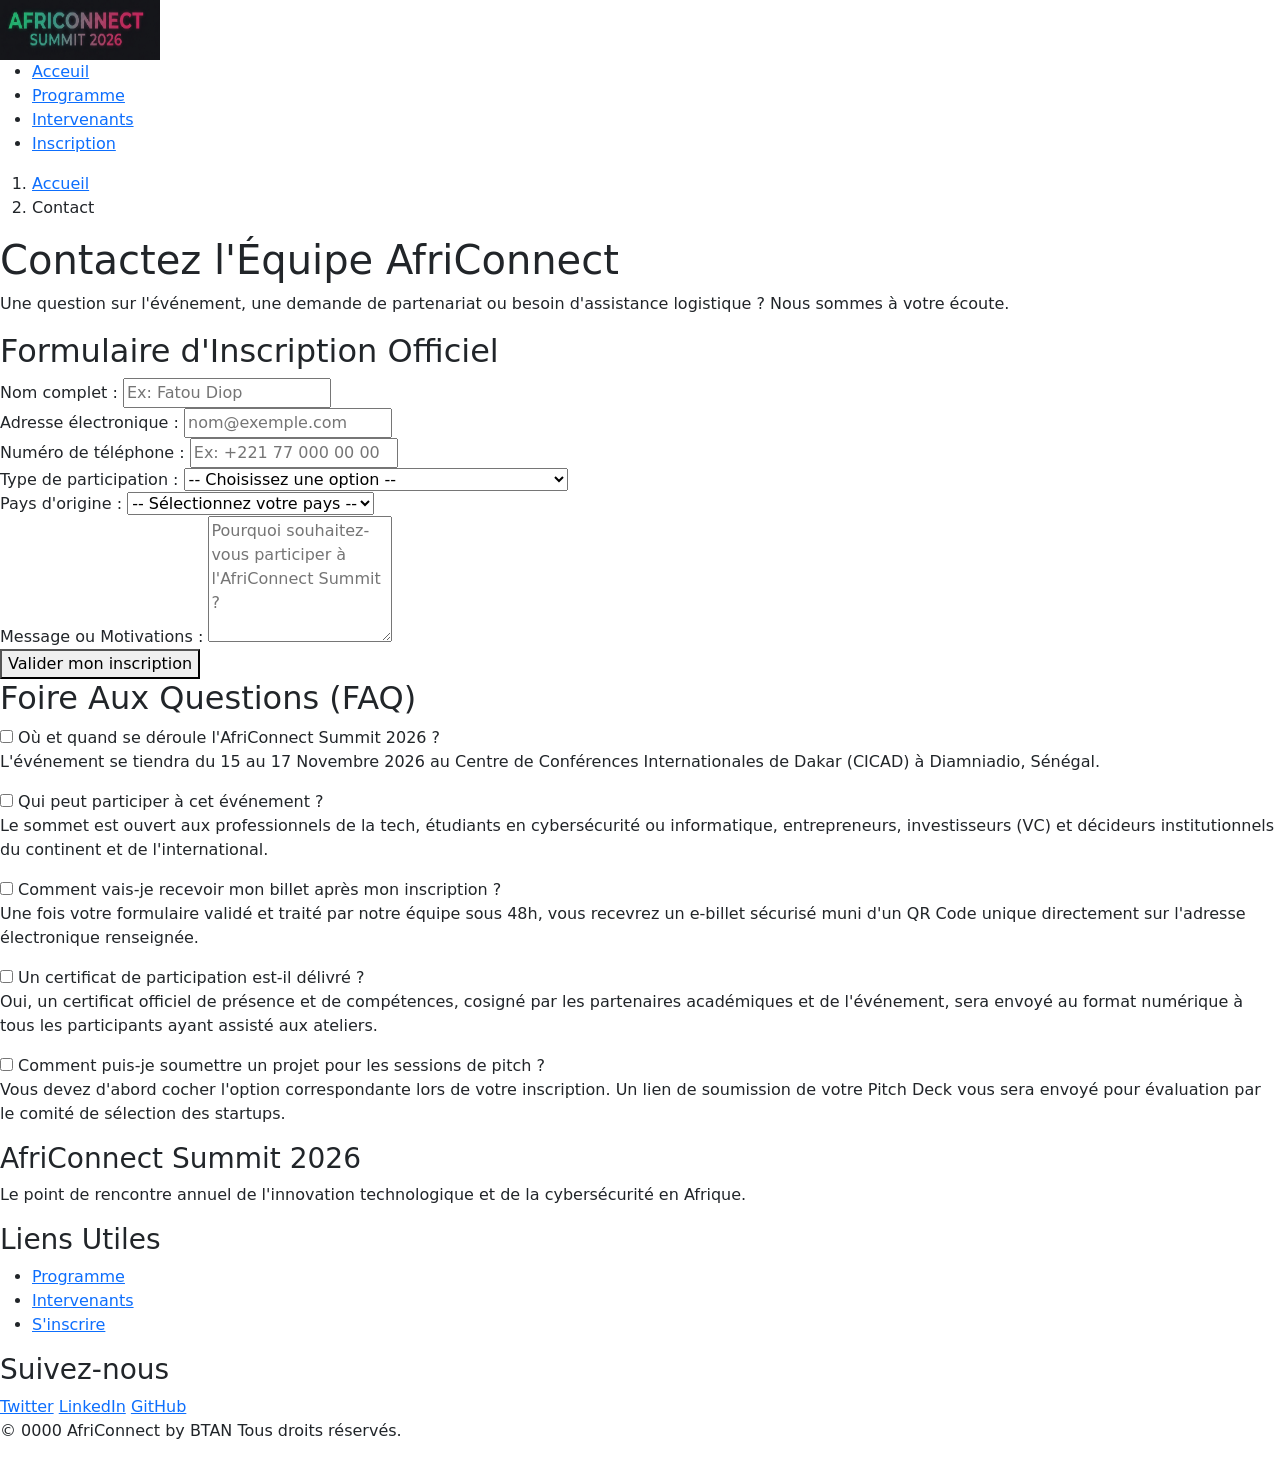
==== contact.html @ 808950fd "Init : création du dépôt, arborescence des fichiers et  structure complète des 5 pages avec sections" ====
<!DOCTYPE html>
<html lang="en">

<head>
    <meta charset="UTF-8">
    <meta name="viewport" content="width=device-width, initial-scale=1.0">
    <title>contact</title>
    <link href="https://cdn.jsdelivr.net/npm/bootstrap@5.3.8/dist/css/bootstrap.min.css" rel="stylesheet"
        integrity="sha384-sRIl4kxILFvY47J16cr9ZwB07vP4J8+LH7qKQnuqkuIAvNWLzeN8tE5YBujZqJLB" crossorigin="anonymous">
    <link rel="stylesheet" href="css/style.css">
    <link
        href="https://fonts.googleapis.com/css2?family=Bebas+Neue&family=Bitcount+Grid+Double:wght@100..900&family=Montserrat:ital,wght@0,100..900;1,100..900&display=swap"
        rel="stylesheet">
</head>

<body>
    <!-- Navbar -->
    <header>
        <img src="images/logo.png" width="160" height="60">
        <nav>
            <div>
                <ul>
                    <li><a href="index.html">Acceuil</a></li>
                    <li><a href="programme.html">Programme</a></li>
                    <li><a href="intervenants.html">Intervenants</a></li>
                    <li><a href="contact.html">Inscription</a></li>
                </ul>
            </div>
        </nav>
    </header>

    <!-- hero interne -->
    <section>
        <nav aria-label="Fil d'Ariane">
            <ol>
                <li><a href="index.html">Accueil</a></li>
                <li aria-current="page">Contact</li>
            </ol>
        </nav>

        <h1>Contactez l'Équipe AfriConnect</h1>
        <p>Une question sur l'événement, une demande de partenariat ou besoin d'assistance logistique ? Nous sommes à
            votre écoute.</p>
    </section>

    <!-- section formulaire -->
    <section>
        <h2>Formulaire d'Inscription Officiel</h2>

        <div>

            <div>
                <form id="registrationForm" action="#" method="POST">

                    <div>
                        <label for="fullName">Nom complet :</label>
                        <input type="text" id="fullName" name="fullName" required placeholder="Ex: Fatou Diop">
                    </div>

                    <div>
                        <label for="userEmail">Adresse électronique :</label>
                        <input type="email" id="userEmail" name="email" required placeholder="nom@exemple.com">
                    </div>

                    <div>
                        <label for="userPhone">Numéro de téléphone :</label>
                        <input type="tel" id="userPhone" name="phone" required placeholder="Ex: +221 77 000 00 00">
                    </div>

                    <div>
                        <label for="participationType">Type de participation :</label>
                        <select id="participationType" name="participationType" required>
                            <option value="">-- Choisissez une option --</option>
                            <option value="standard">Pass Standard - Accès Conférences</option>
                            <option value="premium">Pass Premium - Accès Conférences & Ateliers</option>
                            <option value="vip">Pass VIP - Espaces Privés & Soirée Gala</option>
                            <option value="student">Tarif Réduit - Étudiant</option>
                        </select>
                    </div>

                    <div>
                        <label for="africanCountry">Pays d'origine :</label>
                        <select id="africanCountry" name="country" required>
                            <option value="">-- Sélectionnez votre pays --</option>
                            <option value="senegal">Sénégal</option>
                            <option value="congo">Congo</option>
                            <option value="cote-divoire">Côte d'Ivoire</option>
                            <option value="maroc">Maroc</option>
                            <option value="cameroun">Cameroun</option>
                            <option value="ghana">Ghana</option>
                            <option value="kenya">Kenya</option>
                            <option value="tunisie">Tunisie</option>
                            <option value="ethiopie">Éthiopie</option>
                            <option value="afrique-du-sud">Afrique du Sud</option>
                        </select>
                    </div>

                    <div>
                        <label for="userMotivation">Message ou Motivations :</label>
                        <textarea id="userMotivation" name="motivation" rows="5" required
                            placeholder="Pourquoi souhaitez-vous participer à l'AfriConnect Summit ?"></textarea>
                    </div>

                    <button type="submit">Valider mon inscription</button>
                </form>
            </div>

        </div>
    </section>

    <!-- section faq accordeon -->
    <section>
        <h2>Foire Aux Questions (FAQ)</h2>

        <div class="faq-accordion">

            <div class="faq-item">
                <input type="checkbox" id="faq-q1" class="faq-toggle">
                <label for="faq-q1" class="faq-title">Où et quand se déroule l'AfriConnect Summit 2026 ?</label>
                <div class="faq-content">
                    <p>L'événement se tiendra du 15 au 17 Novembre 2026 au Centre de Conférences Internationales de
                        Dakar (CICAD) à Diamniadio, Sénégal.</p>
                </div>
            </div>

            <div class="faq-item">
                <input type="checkbox" id="faq-q2" class="faq-toggle">
                <label for="faq-q2" class="faq-title">Qui peut participer à cet événement ?</label>
                <div class="faq-content">
                    <p>Le sommet est ouvert aux professionnels de la tech, étudiants en cybersécurité ou informatique,
                        entrepreneurs, investisseurs (VC) et décideurs institutionnels du continent et de
                        l'international.</p>
                </div>
            </div>

            <div class="faq-item">
                <input type="checkbox" id="faq-q3" class="faq-toggle">
                <label for="faq-q3" class="faq-title">Comment vais-je recevoir mon billet après mon inscription
                    ?</label>
                <div class="faq-content">
                    <p>Une fois votre formulaire validé et traité par notre équipe sous 48h, vous recevrez un e-billet
                        sécurisé muni d'un QR Code unique directement sur l'adresse électronique renseignée.</p>
                </div>
            </div>

            <div class="faq-item">
                <input type="checkbox" id="faq-q4" class="faq-toggle">
                <label for="faq-q4" class="faq-title">Un certificat de participation est-il délivré ?</label>
                <div class="faq-content">
                    <p>Oui, un certificat officiel de présence et de compétences, cosigné par les partenaires
                        académiques et de l'événement, sera envoyé au format numérique à tous les participants ayant
                        assisté aux ateliers.</p>
                </div>
            </div>

            <div class="faq-item">
                <input type="checkbox" id="faq-q5" class="faq-toggle">
                <label for="faq-q5" class="faq-title">Comment puis-je soumettre un projet pour les sessions de pitch
                    ?</label>
                <div class="faq-content">
                    <p>Vous devez d'abord cocher l'option correspondante lors de votre inscription. Un lien de
                        soumission de votre Pitch Deck vous sera envoyé pour évaluation par le comité de sélection des
                        startups.</p>
                </div>
            </div>

        </div>
    </section>

    <!-- footer -->
    <footer>
        <div>
            <div>
                <h3>AfriConnect Summit 2026</h3>
                <p>Le point de rencontre annuel de l'innovation technologique et de la cybersécurité en Afrique.</p>
            </div>
    
            <div>
                <h3>Liens Utiles</h3>
                <ul>
                    <li><a href="programme.html">Programme</a></li>
                    <li><a href="intervenants.html">Intervenants</a></li>
                    <li><a href="inscription.html">S'inscrire</a></li>
                </ul>
            </div>
    
            <div>
                <h3>Suivez-nous</h3>
                <div>
                    <a href="#">Twitter</a>
                    <a href="#">LinkedIn</a>
                    <a href="#">GitHub</a>
                </div>
            </div>
        </div>
    
        <div>
            <p>&copy; <span id="currentYear">0000</span> AfriConnect by BTAN Tous droits réservés.</p>
        </div>
    </footer>

</body>

</html>
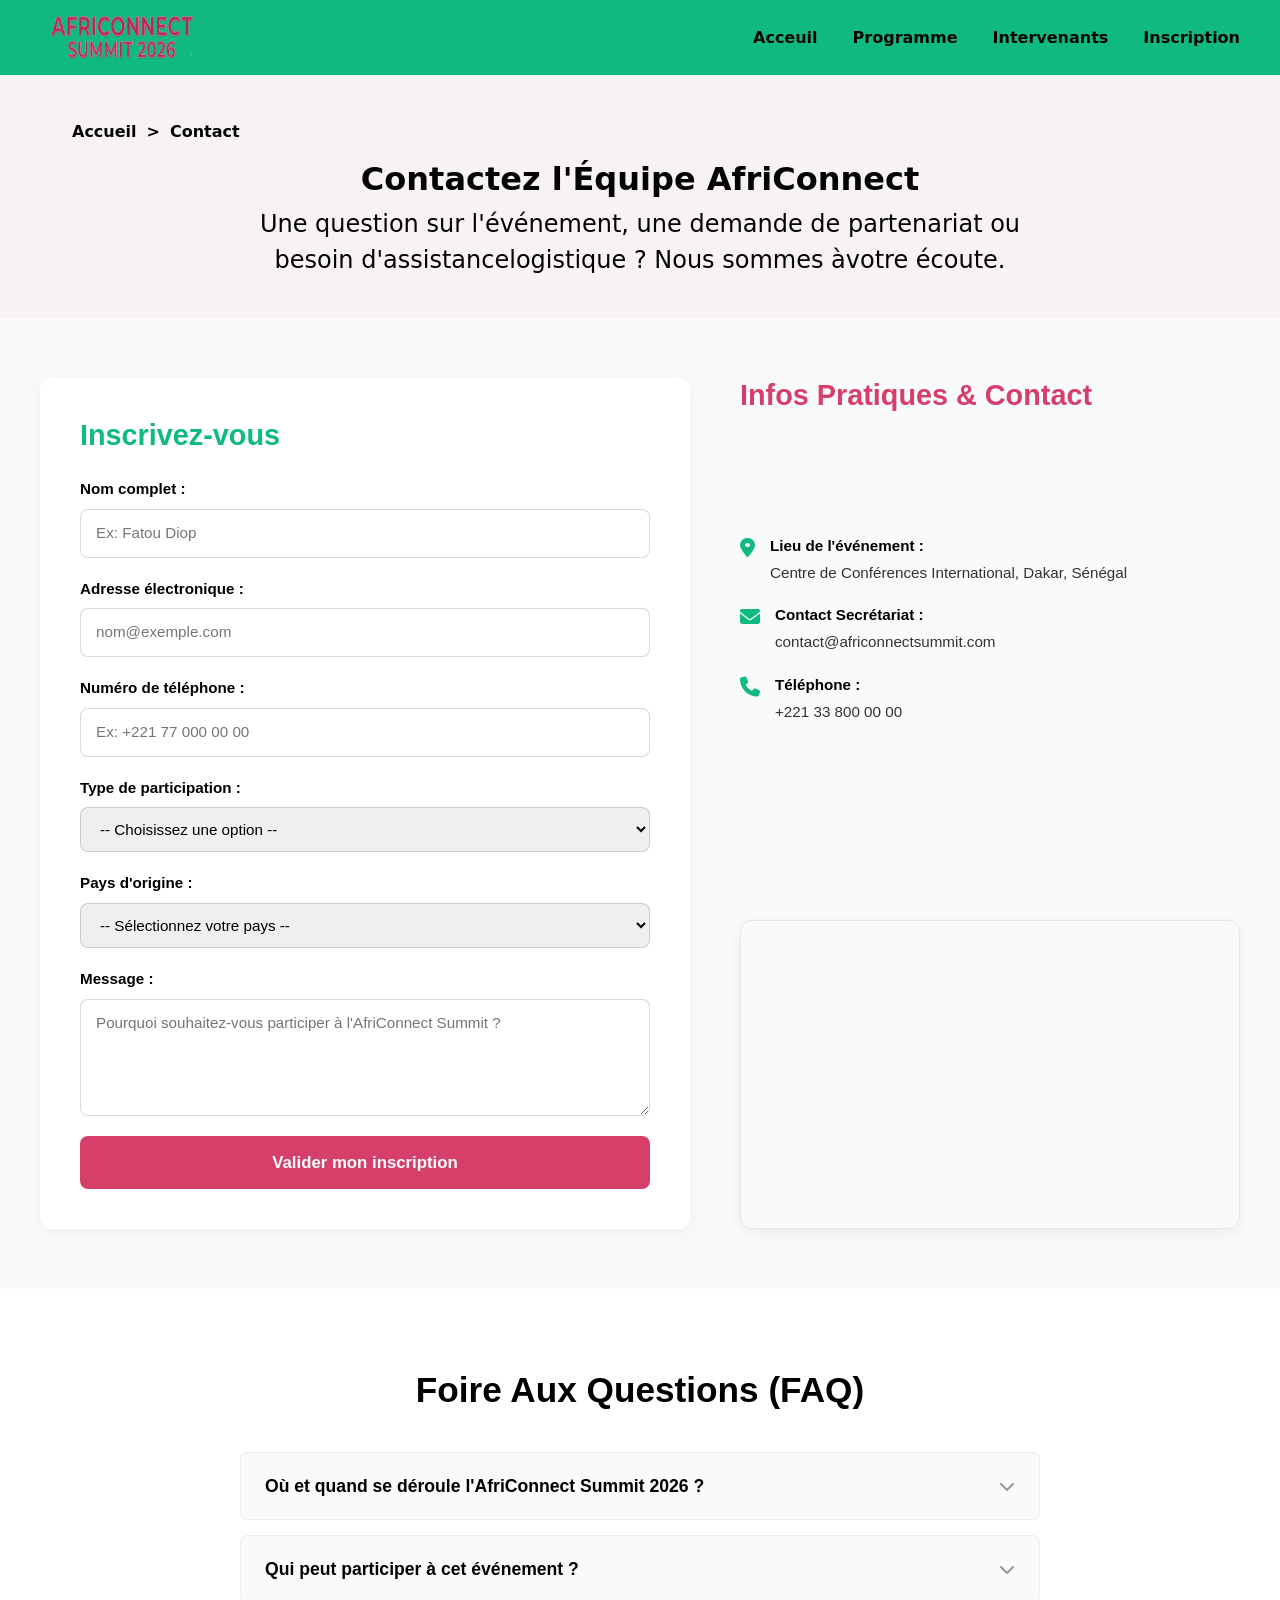
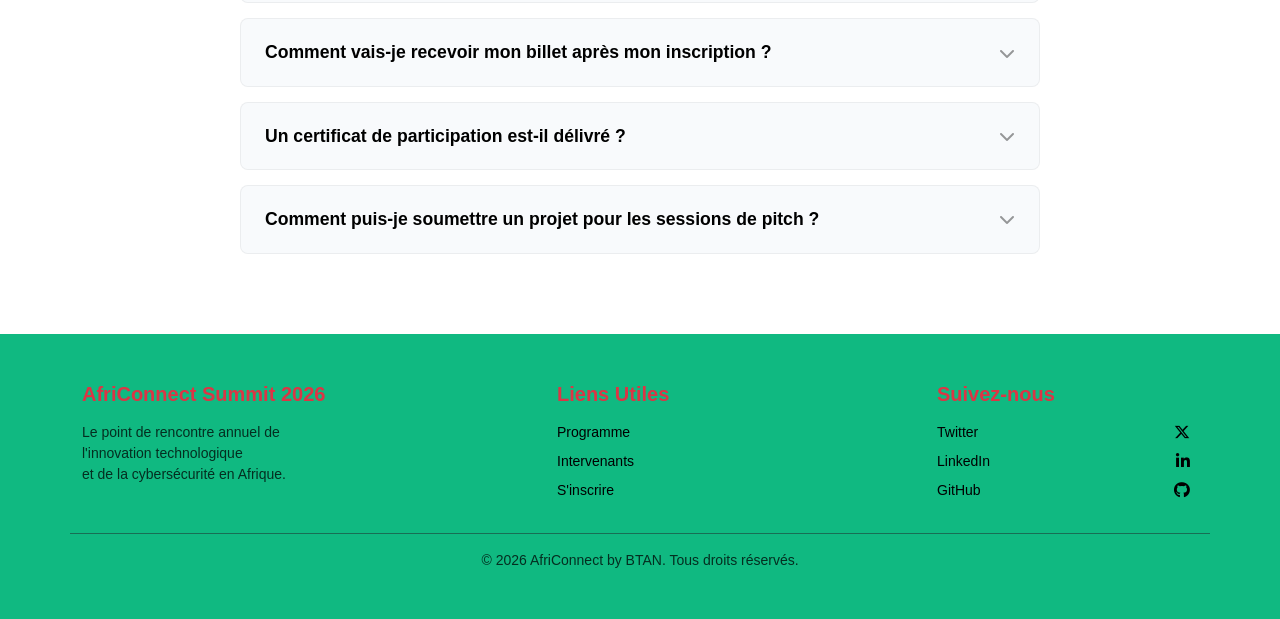
==== commit b315b9fc: "CSS : variables, typographie, styles de base,Bento Grid, sections hero et catégories, effets hover" ====
--- a/contact.html
+++ b/contact.html
@@ -11,6 +11,7 @@
     <link
         href="https://fonts.googleapis.com/css2?family=Bebas+Neue&family=Bitcount+Grid+Double:wght@100..900&family=Montserrat:ital,wght@0,100..900;1,100..900&display=swap"
         rel="stylesheet">
+    <link rel="stylesheet" href="https://cdnjs.cloudflare.com/ajax/libs/font-awesome/6.6.0/css/all.min.css">
 </head>
 
 <body>
@@ -30,44 +31,46 @@
     </header>
 
     <!-- hero interne -->
-    <section>
-        <nav aria-label="Fil d'Ariane">
-            <ol>
-                <li><a href="index.html">Accueil</a></li>
-                <li aria-current="page">Contact</li>
-            </ol>
-        </nav>
-
-        <h1>Contactez l'Équipe AfriConnect</h1>
-        <p>Une question sur l'événement, une demande de partenariat ou besoin d'assistance logistique ? Nous sommes à
-            votre écoute.</p>
+    <section class="ariane-banner">
+        <div class="ariane-container">
+            <nav aria-label="Fil d'Ariane" class="ariane-nav">
+                <ol class="ariane-links">
+                    <li><a href="index.html">Accueil</a></li>
+                    <li aria-current="page">Contact</li>
+                </ol>
+            </nav>
+
+            <h1 class="ariane-title">Contactez l'Équipe AfriConnect</h1>
+            <p class="ariane-desc">Une question sur l'événement, une demande de partenariat ou <br> besoin
+                d'assistancelogistique ? Nous sommes àvotre écoute.</p>
+        </div>
+
     </section>
 
     <!-- section formulaire -->
-    <section>
-        <h2>Formulaire d'Inscription Officiel</h2>
-
-        <div>
-
-            <div>
-                <form id="registrationForm" action="#" method="POST">
-
-                    <div>
+    <section class="registration-section">
+        <div class="registration-container">
+
+            <div class="form-column">
+                <h2 class="section-title-form">Inscrivez-vous</h2>
+                <form id="registrationForm" action="#" method="POST" class="custom-form">
+
+                    <div class="form-group">
                         <label for="fullName">Nom complet :</label>
                         <input type="text" id="fullName" name="fullName" required placeholder="Ex: Fatou Diop">
                     </div>
 
-                    <div>
+                    <div class="form-group">
                         <label for="userEmail">Adresse électronique :</label>
                         <input type="email" id="userEmail" name="email" required placeholder="nom@exemple.com">
                     </div>
 
-                    <div>
+                    <div class="form-group">
                         <label for="userPhone">Numéro de téléphone :</label>
                         <input type="tel" id="userPhone" name="phone" required placeholder="Ex: +221 77 000 00 00">
                     </div>
 
-                    <div>
+                    <div class="form-group">
                         <label for="participationType">Type de participation :</label>
                         <select id="participationType" name="participationType" required>
                             <option value="">-- Choisissez une option --</option>
@@ -78,7 +81,7 @@
                         </select>
                     </div>
 
-                    <div>
+                    <div class="form-group">
                         <label for="africanCountry">Pays d'origine :</label>
                         <select id="africanCountry" name="country" required>
                             <option value="">-- Sélectionnez votre pays --</option>
@@ -95,107 +98,186 @@
                         </select>
                     </div>
 
-                    <div>
-                        <label for="userMotivation">Message ou Motivations :</label>
-                        <textarea id="userMotivation" name="motivation" rows="5" required
+                    <div class="form-group">
+                        <label for="userMotivation">Message :</label>
+                        <textarea id="userMotivation" name="motivation" rows="4" required
                             placeholder="Pourquoi souhaitez-vous participer à l'AfriConnect Summit ?"></textarea>
                     </div>
 
-                    <button type="submit">Valider mon inscription</button>
+                    <button type="submit" class="btn-submit">Valider mon inscription</button>
+
+                    <div class="success-message" id="successMessage">
+                        Votre message a bien été envoyé. Merci !
+                    </div>
                 </form>
             </div>
 
+            <div class="info-column">
+                <h2 class="section-title-info">Infos Pratiques & Contact</h2>
+
+                <div class="contact-details">
+                    <div class="contact-item">
+                        <i class="fa-solid fa-location-dot"></i>
+                        <div>
+                            <strong>Lieu de l'événement :</strong>
+                            <p>Centre de Conférences International, Dakar, Sénégal</p>
+                        </div>
+                    </div>
+
+                    <div class="contact-item">
+                        <i class="fa-solid fa-envelope"></i>
+                        <div>
+                            <strong>Contact Secrétariat :</strong>
+                            <p><a href="mailto:contact@africonnectsummit.com">contact@africonnectsummit.com</a></p>
+                        </div>
+                    </div>
+
+                    <div class="contact-item">
+                        <i class="fa-solid fa-phone"></i>
+                        <div>
+                            <strong>Téléphone :</strong>
+                            <p>+221 33 800 00 00</p>
+                        </div>
+                    </div>
+                </div>
+
+                <div class="map-container">
+                    <iframe
+                        src="https://www.google.com/maps/embed?pb=!1m18!1m12!1m3!1d123450.45719379965!2d-17.491295246777353!3d14.716677026723225!2m3!1f0!2f0!3f0!3m2!1i1024!2i768!4f13.1!3m3!1m2!1s0xec172c91c3d1d1f%3A0xf639803df3985b19!2sDakar%2C%20S%C3%A9n%C3%A9gal!5e0!3m2!1sfr!2s!4v1710000000000!5m2!1sfr!2s"
+                        width="100%" height="300" style="border:0;" allowfullscreen="" loading="lazy"
+                        referrerpolicy="no-referrer-when-downgrade">
+                    </iframe>
+                </div>
+            </div>
+
         </div>
     </section>
 
     <!-- section faq accordeon -->
-    <section>
-        <h2>Foire Aux Questions (FAQ)</h2>
-
-        <div class="faq-accordion">
-
-            <div class="faq-item">
-                <input type="checkbox" id="faq-q1" class="faq-toggle">
-                <label for="faq-q1" class="faq-title">Où et quand se déroule l'AfriConnect Summit 2026 ?</label>
-                <div class="faq-content">
-                    <p>L'événement se tiendra du 15 au 17 Novembre 2026 au Centre de Conférences Internationales de
-                        Dakar (CICAD) à Diamniadio, Sénégal.</p>
-                </div>
-            </div>
-
-            <div class="faq-item">
-                <input type="checkbox" id="faq-q2" class="faq-toggle">
-                <label for="faq-q2" class="faq-title">Qui peut participer à cet événement ?</label>
-                <div class="faq-content">
-                    <p>Le sommet est ouvert aux professionnels de la tech, étudiants en cybersécurité ou informatique,
-                        entrepreneurs, investisseurs (VC) et décideurs institutionnels du continent et de
-                        l'international.</p>
-                </div>
-            </div>
-
-            <div class="faq-item">
-                <input type="checkbox" id="faq-q3" class="faq-toggle">
-                <label for="faq-q3" class="faq-title">Comment vais-je recevoir mon billet après mon inscription
-                    ?</label>
-                <div class="faq-content">
-                    <p>Une fois votre formulaire validé et traité par notre équipe sous 48h, vous recevrez un e-billet
-                        sécurisé muni d'un QR Code unique directement sur l'adresse électronique renseignée.</p>
-                </div>
-            </div>
-
-            <div class="faq-item">
-                <input type="checkbox" id="faq-q4" class="faq-toggle">
-                <label for="faq-q4" class="faq-title">Un certificat de participation est-il délivré ?</label>
-                <div class="faq-content">
-                    <p>Oui, un certificat officiel de présence et de compétences, cosigné par les partenaires
-                        académiques et de l'événement, sera envoyé au format numérique à tous les participants ayant
-                        assisté aux ateliers.</p>
-                </div>
-            </div>
-
-            <div class="faq-item">
-                <input type="checkbox" id="faq-q5" class="faq-toggle">
-                <label for="faq-q5" class="faq-title">Comment puis-je soumettre un projet pour les sessions de pitch
-                    ?</label>
-                <div class="faq-content">
-                    <p>Vous devez d'abord cocher l'option correspondante lors de votre inscription. Un lien de
-                        soumission de votre Pitch Deck vous sera envoyé pour évaluation par le comité de sélection des
-                        startups.</p>
-                </div>
-            </div>
-
+    <section class="faq-section">
+        <div class="faq-container">
+            <h2 class="faq-main-title">Foire Aux Questions (FAQ)</h2>
+
+            <div class="faq-accordion">
+
+                <div class="faq-item">
+                    <input type="checkbox" id="faq-q1" class="faq-toggle">
+                    <label for="faq-q1" class="faq-title">
+                        <span>Où et quand se déroule l'AfriConnect Summit 2026 ?</span>
+                        <i class="fa-solid fa-chevron-down faq-icon"></i>
+                    </label>
+                    <div class="faq-content">
+                        <p>L'événement se tiendra du 15 au 17 Novembre 2026 au Centre de Conférences Internationales de
+                            Dakar (CICAD) à Diamniadio, Sénégal.</p>
+                    </div>
+                </div>
+
+                <div class="faq-item">
+                    <input type="checkbox" id="faq-q2" class="faq-toggle">
+                    <label for="faq-q2" class="faq-title">
+                        <span>Qui peut participer à cet événement ?</span>
+                        <i class="fa-solid fa-chevron-down faq-icon"></i>
+                    </label>
+                    <div class="faq-content">
+                        <p>Le sommet est ouvert aux professionnels de la tech, étudiants en cybersécurité ou
+                            informatique, entrepreneurs, investisseurs (VC) et décideurs institutionnels du continent et
+                            de l'international.</p>
+                    </div>
+                </div>
+
+                <div class="faq-item">
+                    <input type="checkbox" id="faq-q3" class="faq-toggle">
+                    <label for="faq-q3" class="faq-title">
+                        <span>Comment vais-je recevoir mon billet après mon inscription ?</span>
+                        <i class="fa-solid fa-chevron-down faq-icon"></i>
+                    </label>
+                    <div class="faq-content">
+                        <p>Une fois votre formulaire validé et traité par notre équipe sous 48h, vous recevrez un
+                            e-billet sécurisé muni d'un QR Code unique directement sur l'adresse électronique
+                            renseignée.</p>
+                    </div>
+                </div>
+
+                <div class="faq-item">
+                    <input type="checkbox" id="faq-q4" class="faq-toggle">
+                    <label for="faq-q4" class="faq-title">
+                        <span>Un certificat de participation est-il délivré ?</span>
+                        <i class="fa-solid fa-chevron-down faq-icon"></i>
+                    </label>
+                    <div class="faq-content">
+                        <p>Oui, un certificat officiel de présence et de compétences, cosigné par les partenaires
+                            académiques et de l'événement, sera envoyé au format numérique à tous les participants ayant
+                            assisté aux ateliers.</p>
+                    </div>
+                </div>
+
+                <div class="faq-item">
+                    <input type="checkbox" id="faq-q5" class="faq-toggle">
+                    <label for="faq-q5" class="faq-title">
+                        <span>Comment puis-je soumettre un projet pour les sessions de pitch ?</span>
+                        <i class="fa-solid fa-chevron-down faq-icon"></i>
+                    </label>
+                    <div class="faq-content">
+                        <p>Vous devez d'abord cocher l'option correspondante lors de votre inscription. Un lien de
+                            soumission de votre Pitch Deck vous sera envoyé pour évaluation par le comité de sélection
+                            des startups.</p>
+                    </div>
+                </div>
+
+            </div>
         </div>
     </section>
 
     <!-- footer -->
-    <footer>
-        <div>
-            <div>
-                <h3>AfriConnect Summit 2026</h3>
-                <p>Le point de rencontre annuel de l'innovation technologique et de la cybersécurité en Afrique.</p>
-            </div>
-    
-            <div>
-                <h3>Liens Utiles</h3>
-                <ul>
-                    <li><a href="programme.html">Programme</a></li>
-                    <li><a href="intervenants.html">Intervenants</a></li>
-                    <li><a href="inscription.html">S'inscrire</a></li>
-                </ul>
-            </div>
-    
-            <div>
-                <h3>Suivez-nous</h3>
-                <div>
-                    <a href="#">Twitter</a>
-                    <a href="#">LinkedIn</a>
-                    <a href="#">GitHub</a>
-                </div>
-            </div>
-        </div>
-    
-        <div>
-            <p>&copy; <span id="currentYear">0000</span> AfriConnect by BTAN Tous droits réservés.</p>
+    <footer class="w-100 py-5 main-footer text-black">
+        <div class="container border-bottom border-dark border-opacity-50 pb-4">
+            <div class="row g-4 justify-content-between">
+
+                <div class="col-md-4">
+                    <h3 class="h5 fw-bold mb-3 text-danger">AfriConnect Summit 2026</h3>
+                    <p class="small mb-0 opacity-75 fw-medium text-black">
+                        Le point de rencontre annuel de <br>
+                        l'innovation technologique <br>
+                        et de la cybersécurité en Afrique.
+                    </p>
+                </div>
+
+                <div class="col-md-3">
+                    <h3 class="h5 fw-bold mb-3 text-danger">Liens Utiles</h3>
+                    <ul class="list-unstyled mb-0 small fw-medium text-black">
+                        <li class="mb-2"><a href="programme.html"
+                                class="text-decoration-none text-black link-danger">Programme</a></li>
+                        <li class="mb-2"><a href="intervenants.html"
+                                class="text-decoration-none text-black link-danger">Intervenants</a></li>
+                        <li class="mb-2"><a href="contact.html"
+                                class="text-decoration-none text-black link-danger">S'inscrire</a></li>
+                    </ul>
+                </div>
+
+                <div class="col-md-3">
+                    <h3 class="h5 fw-bold mb-3 text-danger">Suivez-nous</h3>
+                    <div class="d-flex flex-column gap-2 small fw-medium">
+                        <a href="#" aria-label="Twitter X"
+                            class="text-decoration-none text-black d-flex align-items-center justify-content-between pe-2 link-danger">
+                            <span>Twitter</span> <i class="fa-brands fa-x-twitter fs-6"></i>
+                        </a>
+                        <a href="#" aria-label="LinkedIn"
+                            class="text-decoration-none text-black d-flex align-items-center justify-content-between pe-2 link-danger">
+                            <span>LinkedIn</span> <i class="fa-brands fa-linkedin-in fs-6"></i>
+                        </a>
+                        <a href="#" aria-label="GitHub"
+                            class="text-decoration-none text-black d-flex align-items-center justify-content-between pe-2 link-danger">
+                            <span>GitHub</span> <i class="fa-brands fa-github fs-6"></i>
+                        </a>
+                    </div>
+                </div>
+
+            </div>
+        </div>
+
+        <div class="container text-center pt-3 fw-medium text-black">
+            <p class="small mb-0 opacity-75">&copy; <span id="currentYear">2026</span> AfriConnect by BTAN. Tous droits
+                réservés.</p>
         </div>
     </footer>
 
--- a/css/style.css
+++ b/css/style.css
@@ -0,0 +1,1184 @@
+*{
+    margin: 0;
+}
+/* Importation de la police d'écriture 'Poppins et Monsterrat' depuis les serveurs Google Fonts */
+@import url('https://fonts.googleapis.com/css2?family=Poppins:wght@400;700&display=swap');
+/* Déclaration des six variables css dans root */
+:root{
+     --border-radius: 12px;
+     --text-align: center;
+     --secondary-color:rgb(4, 4, 4);
+     --font-size: 16px;
+     --bg-light: #f8fafc;  
+     --font-family: 'Segoe UI', Tahoma, Geneva, Verdana, sans-serif;
+     --bs-success: #10b981; 
+    --bs-danger: #d53f69;
+}
+
+header {
+    position: fixed;
+    top: 0;
+    left: 0;
+    width: 100%;
+    height: 75px;
+    background-color: var(--bs-success); /* Fond Vert Émeraude */
+    display: flex;
+    justify-content: space-between; /*image à gauche et nav à droite */
+    align-items: center;
+    padding: 0 40px;
+    opacity: 1;
+    z-index: 9999
+}
+
+/* Suppression des marges/paddings de la div intermédiaire si nécessaire */
+header nav div {
+    display: flex;
+    align-items: center;
+}
+
+/* Liste de navigation */
+header nav ul {
+    display: flex;
+    list-style: none;
+    margin: 0;
+    gap: 35px; /* Espace entre les liens */
+}
+
+/* Liens */
+header nav a {
+    color: var(--secondary-color); /* Texte Noir */
+    text-decoration: none;
+    font-weight: 700;
+    font-size: var(--font-size);
+}
+
+/* Effet au survol des liens */
+header nav a:hover {
+    color: var(--bs-danger);
+}
+
+/* SECTION HERO - AFRICONNECT SUMMIT */
+/* Animation d'apparition globale */
+@keyframes fadeInUp {
+    from {
+        opacity: 0;
+        transform: translateY(30px);
+    }
+    to {
+        opacity: 1;
+        transform: translateY(0);
+    }
+}
+
+.hero-section {
+    min-height: 100vh;
+    display: flex;
+    justify-content: center;
+    align-items: center;
+    text-align: var(--text-align, center);
+    padding: 100px 20px 40px 20px; /* Le padding-top évite la superposition avec la navbar fixe */
+    font-family: var(--font-family, sans-serif);
+}
+
+.hero-container {
+    max-width: 900px;
+    width: 100%;
+    /* Application de l'animation au conteneur principal */
+    animation: fadeInUp 1s ease-out forwards;    
+}
+
+/* Styles des titres */
+.titre {
+    font-size: 3rem;
+    color: var(--bs-success);
+    margin-bottom: 15px;
+    line-height: 1.2;
+    font-weight: bold;
+}
+
+.soustitre {
+    color: var(--bs-danger); 
+    font-weight: bold;
+}
+
+.date {
+    font-size: 1.3rem;
+    color: var(--bs-success);
+    font-weight: 500;
+    margin-bottom: 40px;
+    padding: 10px;
+}
+
+/* Bloc Boutons CTA */
+.btns {
+    display: flex;
+    justify-content: center;
+    gap: 20px;
+    margin-bottom: 50px;
+}
+
+.btn {
+    display: inline-block;
+    padding: 14px 30px;
+    font-size: 1rem;
+    font-weight: 600;
+    text-decoration: none;
+    border-radius: var(--border-radius);
+    transition: all 0.2s ease;
+}
+
+/* Bouton Réserver mon pass (Rose) */
+.btn1 {
+    background-color: transparent;
+    color: var(--bs-danger);
+    border: 2px solid var(--bs-danger);
+}
+
+.btn1:hover {
+   background-color: var(--bs-danger);
+    color: #ffffff;
+    transform: translateY(-2px);
+}
+
+/* Bouton Voir le programme (Vert Émeraude) */
+.btn2 {
+    background-color: transparent;
+    color: var(--bs-success);
+    border: 2px solid var(--bs-success);
+}
+
+.btn2:hover {
+    background-color: var(--accent-color);
+    color: #ffffff;
+    transform: translateY(-2px);
+}
+
+/* Section Compte à Rebours (Boxes) */
+.compteur {
+    display: flex;
+    justify-content: center;
+    gap: 20px;
+    flex-wrap: wrap;
+}
+
+.box {
+    background-color: #ffffff;
+    border: 1px solid #e2e8f0;
+    border-radius: var(--border-radius,);
+    min-width: 90px;
+    padding: 15px;
+    display: flex;
+    flex-direction: column;
+    align-items: center;
+    border-bottom: 3px solid var(--bs-success); 
+}
+
+/* Bordure pour jours(1) et minutes (3) */
+.box:nth-child(1),
+.box:nth-child(3) {
+    border: 2px solid var(--bs-success);
+}
+
+/* Bordure pour heures (2e) et Secondes (4e) */
+.box:nth-child(2),
+.box:nth-child(4) {
+    border: 2px solid var(--bs-danger);
+}
+
+.number {
+    font-size: 2.2rem;
+    font-weight: bold;
+    color: var(--secondary-color);
+}
+
+.label {
+    font-size: 0.85rem;
+    color: #64748b;
+    margin-top: 5px;
+}
+/* background en video */
+/* Vidéo en plein écran  */
+.hero-video-bg {
+    position: absolute;
+    top: 0;
+    left: 0;
+    width: 100%;
+    height: 100%;
+    object-fit: cover; /* Recadre proprement sans déformer */
+}
+
+/* Masque sombre pour un excellent contraste */
+.hero-overlay {
+    position: absolute;
+    top: 0;
+    left: 0;
+    width: 100%;
+    height: 100%;
+    background: linear-gradient(to bottom, rgba(0, 0, 0, 0.7),  rgba(0, 0, 0, 0.5) ); /* Un peu plus sombre en haut pour la lisibilité de la navbar */
+}
+
+/* Section Statistiques - CSS GRID RESPONSIVE */
+
+.stats-section {
+    padding: 60px 20px;
+    background-color: var(--bg-light,);
+    text-align: var(--text-align);
+    font-family: var(--font-family);
+}
+
+.stats-titre {
+    font-size: 2rem;
+    color: var(--secondary-color);
+    margin-bottom: 40px;
+    font-weight: 700;
+}
+
+/*  Configuration de la Grille Principale */
+.stats-grid {
+    display: grid;
+    grid-template-columns: repeat(4, 1fr); 
+    gap: 20px;
+    max-width: 1100px;
+    margin: 0 auto;
+}
+
+/*  Style individuel de chaque carte statistique */
+.stat-card {
+    background: #ffffff;
+    padding: 30px 20px;
+    border-radius: var(--border-radius);
+    border: 1px solid #e2e8f0;
+}
+
+.stat-card:hover {
+    transform: translateY(-5px);
+}
+
+/* Rappels de couleurs  */
+.stat-card:first-child {
+    border-bottom: 4px solid var(--bs-success); 
+}
+.stat-card:last-child {
+    border-bottom: 4px solid var(--bs-danger);
+}
+
+/* Style des grands chiffres */
+.stat-number {
+    display: block;
+    font-size: 2.5rem;
+    font-weight: 700;
+    color: var(--secondary-color);
+    line-height: 1;
+    margin-bottom: 10px;
+}
+
+/* Style des textes sous les chiffres */
+.stat-label {
+    font-size: 1rem;
+    color: #475569;
+    margin: 0;
+    font-weight: 500;
+}
+
+
+/* Section Argument - FLEXBOX */
+
+.why-section {
+    padding: 80px 20px;
+    background-color: #ffffff;
+    text-align: var(--text-align);
+    font-family: var(--font-family);
+}
+
+.why-titre {
+    font-size: 2rem;
+    color: var(--secondary-color, #040404);
+    margin-bottom: 50px;
+    font-weight: 700;
+}
+
+/* Conteneur Flexbox */
+.why-flex-container {
+    display: flex;
+    justify-content: center;
+    align-items: stretch; /* Aligne toutes les cartes à la même hauteur */
+    gap: 30px;
+    max-width: 1200px;
+    margin: 0 auto;
+}
+
+/* Style de chaque article (Carte) */
+.scroll-reveal {
+    flex: 1; /* Distribue l'espace équitablement (3 colonnes) */
+    background: var(--bg-light,);
+    padding: 40px 25px;
+    border-radius: var(--border-radius, 12px);
+    border: 3px solid #e2e8f0;
+    transition: transform 0.3s ease, box-shadow 0.3s ease;
+    display: flex;
+    flex-direction: column;
+    align-items: center;
+}
+
+.scroll-reveal:hover {
+    transform: translateY(-5px);
+    border-color: var(--bs-danger);
+}
+
+/*  Le cercle qui entoure l'icône */
+.icon-wrapper {
+    width: 70px;
+    height: 70px;
+    background-color: rgba(16, 185, 129, 0.1); /* Fond vert transparent */
+    border-radius: 50%;
+    display: flex;
+    justify-content: center;
+    align-items: center;
+    margin-bottom: 20px;
+}
+
+/* Style de l'icône Font Awesome */
+.icon-wrapper i {
+    font-size: 1.8rem;
+    color: var(--bs-success); /* Icône en vert émeraude */
+}
+
+.scroll-reveal h3 {
+    font-size: 1.35rem;
+    color: var(--secondary-color);
+    margin-bottom: 15px;
+    font-weight: 600;
+}
+
+.scroll-reveal p {
+    font-size: 0.95rem;
+    color: var(--secondary-color);
+    line-height: 1.6;
+    margin: 0;
+}
+
+/* Section Intervenants - CSS GRID et HOVER */
+
+.speakers-section {
+    padding: 80px 20px;
+    background-color: #ffffff;
+    text-align: var(--text-align);
+    font-family: var(--font-family);
+}
+
+.speakers-titre {
+    font-size: 2rem;
+    color: var(--secondary-color);
+    margin-bottom: 50px;
+    font-weight: 700;
+}
+
+/*  Structure de la Grille (4 colonnes) */
+.speakers-grid {
+    display: grid;
+    grid-template-columns: repeat(4, 1fr);
+    gap: 25px;
+    max-width: 1200px;
+    margin: 0 auto 50px auto;
+}
+
+/*  Style des Cartes Intervenants */
+.speaker-card {
+    background: var(--bg-light, #e7f0f8);
+    border: 3px solid #e2e8f0;
+    border-radius: var(--border-radius);
+    padding: 25px 20px;
+    display: flex;
+    flex-direction: column;
+    align-items: center;
+    overflow: hidden; /* Important pour garder l'effet zoom dans les limites de la carte */
+}
+
+/*  Gestion et Conteneur de l'Image */
+.speaker-img-container {
+    width: 130px;
+    height: 130px;
+    border-radius: 50%;
+    overflow: hidden;
+    margin-bottom: 20px;
+    border: 3px solid #ffffff;
+    box-shadow: 0 4px 10px rgba(0, 0, 0, 0.08);
+}
+
+.speaker-img-container img {
+    width: 100%;
+    height: 100%;
+    object-fit: cover;
+    transition: transform 0.4s ease; /* Fluidité du zoom */
+}
+
+/*  Noms et Titres */
+.speaker-name {
+    font-size: 1.25rem;
+    color: var(--secondary-color);
+    margin: 0 0 8px 0;
+    font-weight: 600;
+}
+
+.speaker-role {
+    font-size: 0.95rem;
+    color: #64748b;
+    margin: 0 0 12px 0;
+    font-weight: 500;
+}
+
+/*  Badge du Pays */
+.speaker-country {
+    font-size: 0.8rem;
+    font-weight: 600;
+    text-transform: uppercase;
+    padding: 4px 12px;
+    border-radius: 20px;
+    background-color: rgba(213, 63, 105, 0.1); /* Fond rose translucide */
+    color: var(--primary-color, #d53f69);
+}
+
+.speaker-card:hover {
+    transform: translateY(-8px);
+    border-color: var(--bs-success); 
+}
+
+/* Zoom avant sur la photo au survol de la carte */
+.speaker-card:hover .speaker-img-container img {
+    transform: scale(1.15);
+}
+
+/* Changer la couleur du badge pays au survol */
+.speaker-card:hover .speaker-country {
+    background-color: var(--bs-danger);
+    color: #ffffff;
+    transition: all 0.3s ease;
+}
+
+/* Bouton de direction (CTA)*/
+.speakers-action {
+    margin-top: 20px;
+}
+
+.btn-speakers {
+    display: inline-block;
+    padding: 14px 35px;
+    font-size: 1rem;
+    font-weight: 600;
+    text-decoration: none;
+    color: var(--bs-success);
+    border: 2px solid var(--bs-success);
+    border-radius: var(--border-radius);
+    transition: all 0.25s ease;
+}
+
+.btn-speakers:hover {
+    background-color: var(--bs-success);
+    color: #ffffff;
+    transform: translateY(-2px);
+}
+
+
+/*  Section Partenaires - FLEXBOX & NIVEAUX VISUELS */
+
+.partners-section {
+    padding: 80px 20px;
+    background-color: var(--bg-light);
+    text-align: var(--text-align, center);
+    font-family: var(--font-family, sans-serif);
+}
+
+.partners-main-titre {
+    font-size: 2rem;
+    color: var(--secondary-color);
+    margin-bottom: 60px;
+    font-weight: 700;
+}
+
+/* Alignement vertical des différents blocs de catégories */
+.partners-container {
+    display: flex;
+    flex-direction: column;
+    gap: 50px; /* Espace confortable entre Or, Argent et Bronze */
+    max-width: 1100px;
+    margin: 0 auto;
+}
+
+/* Structure  d'une catégorie */
+.partner-tier {
+    display: flex;
+    flex-direction: column;
+    align-items: center;
+}
+
+.tier-titre {
+    font-size: 1.2rem;
+    font-weight: 600;
+    margin-bottom: 25px;
+    text-transform: uppercase;
+    letter-spacing: 0.05em;
+}
+
+/*  Le conteneur Flexbox qui gère l'alignement des logos */
+.logo-wrapper {
+    display: flex;
+    justify-content: center;
+    align-items: center;
+    gap: 20px;
+    flex-wrap: wrap; /* Permet un retour à la ligne propre sur mobile */
+    width: 100%;
+}
+
+/* Style commun à tous les blocs de logos */
+.partner-logo {
+    background-color: #ffffff;
+    border: 1px solid #e2e8f0;
+    border-radius: var(--border-radius, 12px);
+    display: flex;
+    justify-content: center;
+    align-items: center;
+    font-weight: 600;
+    color: #64748b;
+    transition: all 0.3s ease;
+}
+
+.partner-logo:hover {
+    transform: translateY(-3px);
+}
+/* Comportement des images à l'intérieur */
+.partner-logo img {
+    max-width: 100%;
+    max-height: 100%;
+    object-fit: contain; /* Empêche l'image de se déformer */
+    opacity: 0.7;
+    transition: filter 0.3s ease, opacity 0.3s ease;
+}
+
+/* differenciation des tailles et bordures */
+/*  LOGOS OR : Très grands et valorisés */
+.tier-gold .tier-titre {
+    color: #d97706; /* Couleur dorée */
+}
+.tier-gold .partner-logo {
+    width: 260px;
+    height: 120px;
+    font-size: 1.1rem;
+    border: 2px solid rgba(217, 151, 6, 0.2);
+}
+.tier-gold .partner-logo:hover {
+    border-color: #d97706;
+}
+
+/*  LOGOS ARGENT : Taille standard équilibrée */
+.tier-silver .tier-titre {
+    color: #475569; /* Couleur argent / ardoise */
+}
+.tier-silver .partner-logo {
+    width: 190px;
+    height: 95px;
+    font-size: 0.95rem;
+    border: 1.5px solid rgba(71, 85, 105, 0.2);
+}
+.tier-silver .partner-logo:hover {
+    border-color: #475569;
+}
+
+/* LOGOS BRONZE : Plus petits et discrets */
+.tier-bronze .tier-titre {
+    color: #b45309; /* Couleur bronze / cuivre */
+}
+.tier-bronze .partner-logo {
+    width: 140px;
+    height: 75px;
+    font-size: 0.85rem;
+    opacity: 0.85; /* Légèrement en retrait visuel */
+}
+.tier-bronze .partner-logo:hover {
+    opacity: 1;
+    border-color: #b45309;
+}
+
+
+/* Footer  */
+.main-footer {
+    background-color: var(--accent-color, #10b981);
+    font-family: var(--font-family, sans-serif);
+}
+
+/* Intervenants.html*/
+
+/* Conteneur principal de la bannière */
+.ariane-banner {
+    background-color: #f8f3f3 ; 
+    width: 100% ;
+    padding: 40px 20px ;
+    box-sizing: border-box ;
+    display: block ;
+}
+
+/* Alignement du contenu au centre (max 1200px) */
+.ariane-container {
+    max-width: 1200px ;
+    margin: 0 auto ;
+}
+
+/* Style de la navigation du fil d'Ariane */
+.ariane-nav {
+    margin-bottom: 15px;
+    display: block ;
+}
+
+/* Force l'alignement horizontal ET supprime les puces/chiffres du <ol> */
+.ariane-links {
+    display: flex ;
+    padding-top: 80px
+}
+
+/* Style de chaque élément (li) du fil d'Ariane */
+.ariane-links li {
+    display: flex;
+    align-items: center ;
+    color: var(--secondary-color) ; 
+    font-size: 10 px;
+    font-weight: 700 ;
+}
+
+/* Style spécifique pour le lien cliquable (Accueil) */
+.ariane-links a {
+    color: var(--secondary-color);
+    text-decoration: none ;
+    transition: color 0.2s ease ;
+}
+
+/* Effet au survol du lien Accueil */
+.ariane-links a:hover {
+    color: var(--bs-danger) ; 
+}
+
+/*  Injection automatique du séparateur ">" uniquement ENTRE les éléments */
+.ariane-links li + li::before {
+    content: ">" ;
+    padding: 0 10px ;
+    color: var(--secondary-color);
+    font-weight: 600 ;
+}
+
+/* Style du Grand Titre (Rose) */
+.ariane-title {
+    color: var(--secondary-color) ;
+    font-size: 2rem ;
+    font-weight: 700 ;
+    text-align: center;
+}
+
+/* Style de la description */
+.ariane-desc {
+    color: var(--secondary-color);
+    font-size: 1.5rem ;
+    line-height: 1.5 ;
+    font-weight: 500 ;
+    margin: 0 ;
+    text-align: center;
+}
+/* Section filtrage & grille d'intervenants*/
+
+.speakers-filter-section {
+    width: 100%;
+    padding: 60px 20px;
+    background-color: var(--bg-light);
+    font-family: var(--font-family);
+}
+
+.section-container {
+    max-width: 1200px;
+    margin: 0 auto;
+}
+
+.speakers-filter-section .section-title {
+    color: var(--secondary-color);
+    font-size: 2.2rem;
+    font-weight: 700;
+    text-align: center;
+    margin-bottom: 35px;
+}
+
+/* --- Style des Boutons de Filtre --- */
+.filter-group {
+    display: flex;
+    justify-content: center;
+    flex-wrap: wrap;
+    gap: 12px;
+    margin-bottom: 50px;
+}
+
+.btn-filter {
+    background-color: transparent;
+    color: var(--secondary-color);
+    border: 2px solid var(--secondary-color);
+    padding: 10px 24px;
+    font-size: 0.95rem;
+    font-weight: 600;
+    border-radius: 50px;
+    cursor: pointer;
+    transition: all 0.25s ease;
+}
+
+.btn-filter:hover {
+    color: var(--bs-danger);
+    border-color: var(--bs-danger);
+}
+
+/*  Mise en evidence du bouton actif(Mise à jour via aria-pressed) */
+.btn-filter[aria-pressed="true"] {
+    background-color: var(--bs-danger);
+    border-color: var(--bs-danger);
+    color: #ffffff;
+    box-shadow: 0 4px 12px rgba(213, 63, 105, 0.25);
+}
+
+/* --- Alignement en Grille des Cartes (3 colonnes adaptatives) --- */
+.speaker-grid {
+    display: grid;
+    grid-template-columns: repeat(auto-fill, minmax(300px, 1fr));
+    gap: 30px;
+}
+
+/* Planning du jour  */
+.schedule-section {
+    width: 100%;
+    padding: 60px 20px;
+    box-sizing: border-box;
+    background-color: #ffffff;
+    font-family: var(--font-family);
+}
+
+.schedule-container {
+    max-width: 1200px;
+    margin: 0 auto;
+}
+
+/* --- Barre d'onglets (Navigation par jour) --- */
+.schedule-tabs {
+    display: flex;
+    justify-content: center;
+    border-bottom: 3px solid rgba(0, 0, 0, 0.08);
+    margin-bottom: 40px;
+    gap: 20px;
+}
+
+/* Boutons de base */
+.tab-button {
+    background-color: transparent;
+    color: rgba(0, 0, 0, 0.6);
+    border: none;
+    padding: 12px 30px;
+    font-size: 1.1rem;
+    font-weight: 700;
+    cursor: pointer;
+    position: relative;
+    bottom: -3px; /* Aligne avec la bordure inférieure */
+    transition: all 0.25s ease;
+}
+
+/* Effet au survol d'un onglet */
+.tab-button:hover {
+    color: var(--bs-danger);
+}
+
+/* MISE EN ÉVIDENCE DE L'ONGLET SÉLECTIONNÉ */
+.tab-button[aria-selected="true"] {
+    color: var(--bs-danger);
+    border-bottom: 3px solid var(--bs-danger); 
+}
+
+/* --- Gestion d'affichage dynamique via ARIA--- */
+.schedule-panel {
+    display: none; /* Cache tous les panels par défaut */
+}
+
+/* Affiche le panel lié à l'onglet sélectionné */
+.schedule-panel[aria-hidden="false"], 
+.schedule-panel:first-of-type {
+    display: block; /* Affiche le premier ou celui activé par le JS */
+}
+
+/* Pour que js gère l'affichage en modifiant simplement aria-selected / aria-hidden */
+.schedule-panel[style*="display: none"] {
+    display: none;
+}
+
+/* Titre interne de chaque jour */
+.panel-title {
+    color: #000000;
+    font-size: 1.5rem;
+    font-weight: 700;
+    margin-bottom: 25px;
+    border-left: 5px solid var(--bs-success); 
+    padding-left: 15px;
+}
+#panel-jour1 {
+    display: block;
+}
+/* Quand tu ajouteras le JS, il te suffira d'ajouter/retirer la classe "active" */
+.schedule-panel.active {
+    display: block ;
+}
+
+/* --- Tableaux responsive --- */
+.table-responsive {
+    width: 100%;
+    overflow-x: auto; /* Permet le swipe horizontal sur smartphone */
+    border-radius: 10px;
+    box-shadow: 0 4px 15px rgba(0, 0, 0, 0.04);
+}
+
+.schedule-table {
+    width: 100%;
+    border-collapse: collapse;
+    text-align: left;
+    background-color: #ffffff;
+    font-size: 0.95rem;
+}
+
+/* En-tête du tableau  */
+.schedule-table th {
+    background-color: var(--accent-color, #10b981);
+    color: #000000;
+    font-weight: 700;
+    padding: 16px 20px;
+    border: none;
+    font-size: 1rem;
+}
+
+/* Cellules globales */
+.schedule-table td {
+    padding: 18px 20px;
+    border-bottom: 1px solid rgba(0, 0, 0, 0.06);
+    vertical-align: middle;
+    color: #000000;
+}
+
+/* ALTERNANCE DE COULEUR DES LIGNES */
+.schedule-table tbody tr:nth-of-type(even) {
+    background-color: #f8fafc; 
+}
+
+/* Survol de ligne discret */
+.schedule-table tbody tr:hover {
+    background-color: rgba(213, 63, 105, 0.03); 
+}
+
+/* --- Largeurs et styles spécifiques des colonnes --- */
+.col-time {
+    font-weight: 700;
+    color: var(--bs-danger);
+    white-space: nowrap;
+    width: 15%;
+}
+
+.col-session {
+    font-weight: 500;
+    line-height: 1.5;
+    width: 45%;
+}
+
+.col-speaker {
+    font-weight: 600;
+    width: 20%;
+}
+
+.col-room {
+    font-style: italic;
+    color: rgba(0, 0, 0, 0.8);
+    width: 20%;
+}
+
+/* SECTION INSCRIPTION ET CONTACT (DEUX COLONNES & MAPS)*/
+
+.registration-section {
+    width: 100%;
+    padding: 60px 20px;
+    background-color: #f8fafc; /* Gris très doux pour détacher de l'en-tête */
+    box-sizing: border-box;
+    font-family: var(--font-family);
+}
+
+.registration-container {
+    max-width: 1200px;
+    margin: 0 auto;
+    display: flex;
+    gap: 50px; /* Espace entre la colonne formulaire et la colonne cartes */
+    flex-wrap: wrap; /* S'empile sur mobile */
+}
+
+/* --- Colonnes --- */
+.form-column {
+    flex: 1 1 550px; /* Prend plus de place, minimum 550px */
+    background: #ffffff;
+    padding: 40px;
+    border-radius: 12px;
+    box-shadow: 0 4px 20px rgba(0, 0, 0, 0.05);
+}
+
+.info-column {
+    flex: 1 1 400px; /* Plus compact pour les infos et la carte */
+    display: flex;
+    flex-direction: column;
+    justify-content: space-between;
+}
+
+/* --- Titres --- */
+.section-title-form {
+    font-size: 1.8rem;
+    color: var(--bs-success);
+    margin-bottom: 25px;
+    font-weight: 700;
+}
+
+.section-title-info {
+    font-size: 1.8rem;
+    color: var(--bs-danger);
+    margin-bottom: 25px;
+    font-weight: 700;
+}
+
+/* --- Style des champs du Formulaire --- */
+.form-group {
+    margin-bottom: 20px;
+    display: flex;
+    flex-direction: column;
+    gap: 8px;
+}
+
+.form-group label {
+    font-weight: 600;
+    font-size: 0.95rem;
+    color: #000000;
+}
+
+.form-group input,
+.form-group select,
+.form-group textarea {
+    width: 100%;
+    padding: 12px 15px;
+    border: 1px solid rgba(0, 0, 0, 0.15);
+    border-radius: 8px;
+    font-size: 0.95rem;
+    font-family: inherit;
+    transition: border-color 0.25s ease, box-shadow 0.25s ease;
+}
+
+/* Focus actif (Vert émeraude) */
+.form-group input:focus,
+.form-group select:focus,
+.form-group textarea:focus {
+    outline: none;
+    border-color: var(--accent-color, #10b981);
+    box-shadow: 0 0 0 3px rgba(16, 185, 129, 0.15);
+}
+
+/* Bouton de validation (Rose magenta) */
+.btn-submit {
+    width: 100%;
+    padding: 14px;
+    background-color: var(--bs-danger);
+    color: #ffffff;
+    border: none;
+    border-radius: 8px;
+    font-size: 1.05rem;
+    font-weight: 700;
+    cursor: pointer;
+    transition: background-color 0.25s ease;
+}
+
+.btn-submit:hover {
+    background-color: #be2e54; /* Rose plus foncé au survol */
+}
+
+/* Message de validation (Succès) caché par défaut */
+.success-message {
+    display: none; /* Ton JS le passera en "display: block" lors de la soumission */
+    margin-top: 20px;
+    padding: 15px;
+    background-color: rgba(16, 185, 129, 0.15);
+    border-left: 5px solid var(--bs-success);
+    color: #0d7752;
+    font-weight: 600;
+    border-radius: 4px;
+}
+
+/* --- Informations de contact (Détails) --- */
+.contact-details {
+    display: flex;
+    flex-direction: column;
+    gap: 20px;
+    margin-bottom: 100px;
+}
+
+.contact-item {
+    display: flex;
+    align-items: flex-start;
+    gap: 15px;
+}
+
+.contact-item i {
+    font-size: 1.25rem;
+    color: var(--bs-success);
+    padding-top: 3px;
+}
+
+.contact-item strong {
+    display: block;
+    font-size: 0.95rem;
+    color: #000000;
+    margin-bottom: 4px;
+}
+
+.contact-item p, 
+.contact-item a {
+    margin: 0;
+    font-size: 0.95rem;
+    color: rgba(0, 0, 0, 0.8);
+    text-decoration: none;
+}
+
+.contact-item a:hover {
+    color: var(--bs-danger);
+}
+
+/* --- Conteneur Carte Google Maps --- */
+.map-container {
+    width: 100%;
+    border-radius: 12px;
+    overflow: hidden;
+    box-shadow: 0 4px 15px rgba(0, 0, 0, 0.06);
+    border: 1px solid rgba(0, 0, 0, 0.08);
+}
+
+/*  ACCORDÉON DE LA FAQ  */
+
+.faq-section {
+    width: 100%;
+    padding: 80px 20px;
+    background-color: #ffffff;
+    box-sizing: border-box;
+    font-family: var(--font-family, sans-serif);
+}
+
+.faq-container {
+    max-width: 800px; 
+    margin: 0 auto;
+}
+
+.faq-main-title {
+    font-size: 2.2rem;
+    color: #000000;
+    text-align: center;
+    margin-bottom: 40px;
+    font-weight: 700;
+}
+
+/* --- Structure de l'accordéon --- */
+.faq-accordion {
+    display: flex;
+    flex-direction: column;
+    gap: 15px; /* Écart entre chaque question */
+}
+
+.faq-item {
+    background-color: #f8fafc; 
+    border: 1px solid rgba(0, 0, 0, 0.05);
+    border-radius: 8px;
+    overflow: hidden;
+    transition: box-shadow 0.3s ease, border-color 0.3s ease;
+}
+
+.faq-item:hover {
+    box-shadow: 0 4px 12px rgba(0, 0, 0, 0.04);
+    border-color: rgba(16, 185, 129, 0.2); 
+}
+
+/* Cache complètement les cases à cocher */
+.faq-toggle {
+    display: none ;
+}
+
+/* --- Style de l'en-tête de la Question --- */
+.faq-title {
+    display: flex;
+    justify-content: space-between;
+    align-items: center;
+    padding: 20px 24px;
+    font-size: 1.1rem;
+    font-weight: 600;
+    color: #000000;
+    cursor: pointer;
+    user-select: none;
+    transition: color 0.25s ease;
+}
+
+.faq-title:hover {
+    color: var(--bs-danger); 
+}
+
+/* Style de la flèche (chevron) */
+.faq-icon {
+    font-size: 1rem;
+    color: rgba(0, 0, 0, 0.4);
+    transition: transform 0.3s ease, color 0.3s ease;
+}
+
+/* --- Logique d'animation et d'affichage  --- */
+/* Le conteneur du texte est replié par défaut */
+.faq-content {
+    max-height: 0; 
+    overflow: hidden; 
+    padding: 0 24px; 
+    transition: max-height 0.35s cubic-bezier(0.4, 0, 0.2, 1), padding 0.35s ease;
+}
+
+.faq-content p {
+    margin: 0;
+    padding-bottom: 20px; 
+    color: rgba(0, 0, 0, 0.75);
+    line-height: 1.6;
+    font-size: 0.95rem;
+}
+
+/* ---  Comportement quand l'input est coché (:checked) --- */
+
+/* Déploie la zone de texte */
+.faq-toggle:checked ~ .faq-content {
+    max-height: 300px; 
+    padding: 0 24px 10px 24px;
+}
+
+/* Colore le titre de la question active  */
+.faq-toggle:checked ~ .faq-title {
+    color: var(--bs-success);
+}
+
+/* Fait pivoter la flèche de 180° et la passe en vert émeraude */
+.faq-toggle:checked ~ .faq-title .faq-icon {
+    transform: rotate(180deg);
+    color: var(--bs-danger);
+}
+
+
+
+
+
+
+
+
+
+
+
+
+
+
+
+
+
+
+
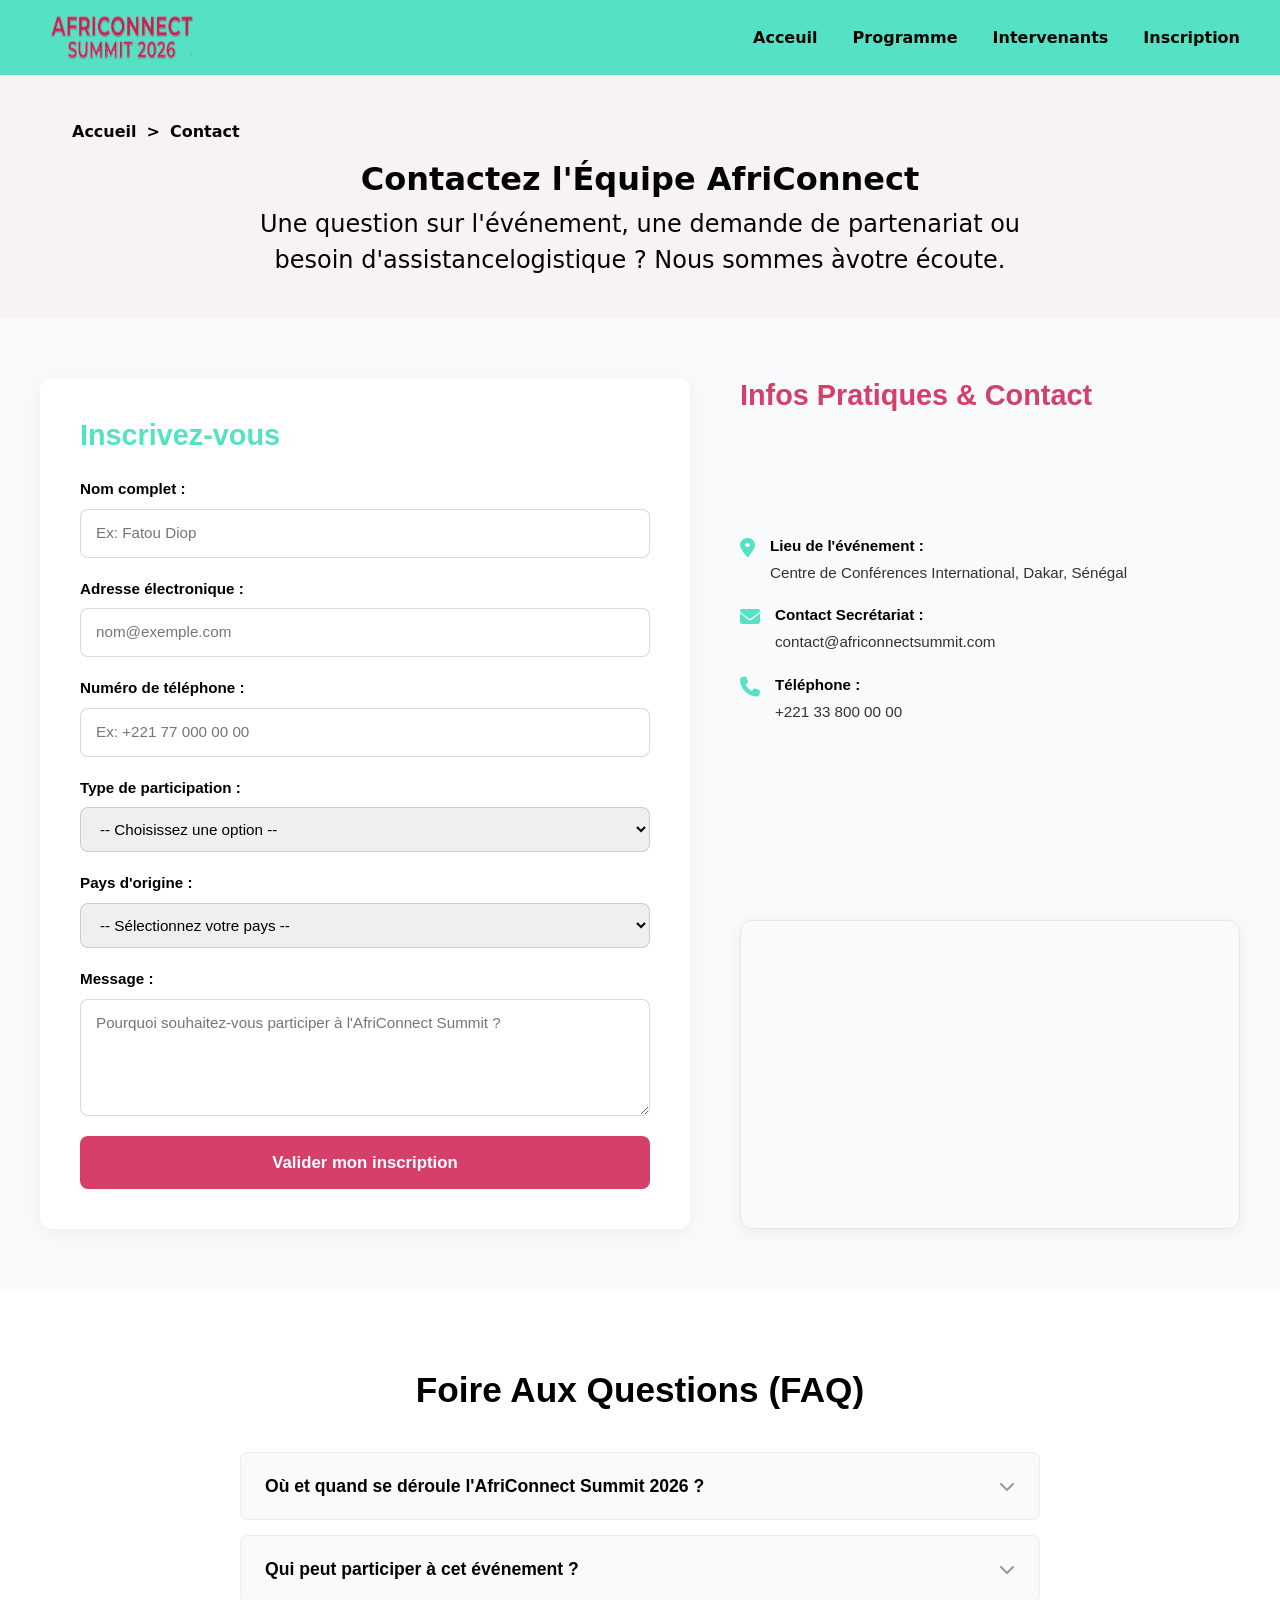
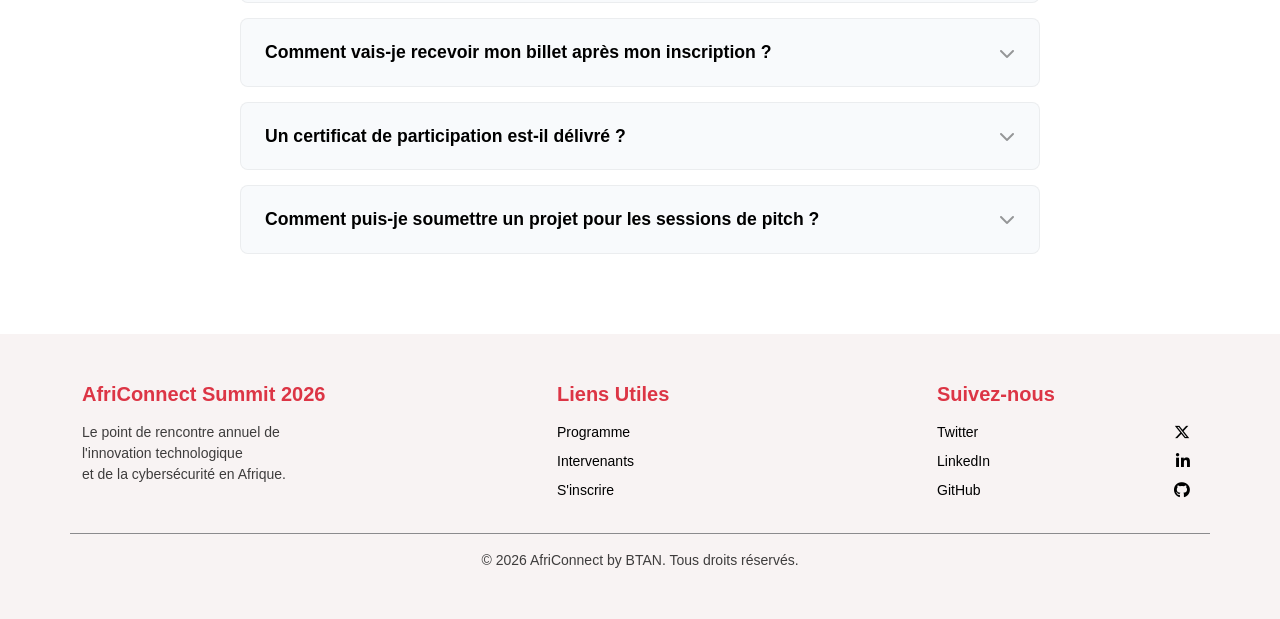
==== commit 3fb8b7e1: "CSS/JS:  responsive design mobile et tablette, media queries" ====
--- a/contact.html
+++ b/contact.html
@@ -18,6 +18,11 @@
     <!-- Navbar -->
     <header>
         <img src="images/logo.png" width="160" height="60">
+        <button class="menu-burger" aria-label="Ouvrir le menu" aria-expanded="false">
+            <span></span>
+            <span></span>
+            <span></span>
+        </button>
         <nav>
             <div>
                 <ul>
@@ -280,7 +285,7 @@
                 réservés.</p>
         </div>
     </footer>
-
+    <script src="js/main.js"></script>
 </body>
 
 </html>
--- a/css/style.css
+++ b/css/style.css
@@ -11,7 +11,7 @@
      --font-size: 16px;
      --bg-light: #f8fafc;  
      --font-family: 'Segoe UI', Tahoma, Geneva, Verdana, sans-serif;
-     --bs-success: #10b981; 
+     --bs-success: #55e2c4; 
     --bs-danger: #d53f69;
 }
 
@@ -255,10 +255,12 @@
 }
 
 /* Rappels de couleurs  */
-.stat-card:first-child {
+.stat-card:nth-child(1),
+.stat-card:nth-child(3) {
     border-bottom: 4px solid var(--bs-success); 
 }
-.stat-card:last-child {
+.stat-card:nth-child(2),
+.stat-card:nth-child(4) {
     border-bottom: 4px solid var(--bs-danger);
 }
 
@@ -435,7 +437,7 @@
     padding: 4px 12px;
     border-radius: 20px;
     background-color: rgba(213, 63, 105, 0.1); /* Fond rose translucide */
-    color: var(--primary-color, #d53f69);
+    color: var(--bs-danger);
 }
 
 .speaker-card:hover {
@@ -601,7 +603,7 @@
 
 /* Footer  */
 .main-footer {
-    background-color: var(--accent-color, #10b981);
+    background-color: #f8f3f3;
     font-family: var(--font-family, sans-serif);
 }
 
@@ -785,7 +787,7 @@
     color: var(--bs-danger);
 }
 
-/* MISE EN ÉVIDENCE DE L'ONGLET SÉLECTIONNÉ */
+/* Mise en evidence de l'onglet sélectionné */
 .tab-button[aria-selected="true"] {
     color: var(--bs-danger);
     border-bottom: 3px solid var(--bs-danger); 
@@ -842,7 +844,7 @@
 
 /* En-tête du tableau  */
 .schedule-table th {
-    background-color: var(--accent-color, #10b981);
+    background-color: var(--bs-success);
     color: #000000;
     font-weight: 700;
     padding: 16px 20px;
@@ -858,7 +860,7 @@
     color: #000000;
 }
 
-/* ALTERNANCE DE COULEUR DES LIGNES */
+/* Alternance de couleurs des lignes */
 .schedule-table tbody tr:nth-of-type(even) {
     background-color: #f8fafc; 
 }
@@ -893,8 +895,7 @@
     width: 20%;
 }
 
-/* SECTION INSCRIPTION ET CONTACT (DEUX COLONNES & MAPS)*/
-
+/* Section inscription et contact (2 colonnes et maps)*/
 .registration-section {
     width: 100%;
     padding: 60px 20px;
@@ -968,12 +969,12 @@
     transition: border-color 0.25s ease, box-shadow 0.25s ease;
 }
 
-/* Focus actif (Vert émeraude) */
+/* Focus actif  */
 .form-group input:focus,
 .form-group select:focus,
 .form-group textarea:focus {
     outline: none;
-    border-color: var(--accent-color, #10b981);
+    border-color: var(--bs-success);
     box-shadow: 0 0 0 3px rgba(16, 185, 129, 0.15);
 }
 
@@ -992,7 +993,7 @@
 }
 
 .btn-submit:hover {
-    background-color: #be2e54; /* Rose plus foncé au survol */
+    background-color: #be2e54;
 }
 
 /* Message de validation (Succès) caché par défaut */
@@ -1007,7 +1008,7 @@
     border-radius: 4px;
 }
 
-/* --- Informations de contact (Détails) --- */
+/* --- Informations de contact --- */
 .contact-details {
     display: flex;
     flex-direction: column;
@@ -1055,8 +1056,7 @@
     border: 1px solid rgba(0, 0, 0, 0.08);
 }
 
-/*  ACCORDÉON DE LA FAQ  */
-
+/*  La fac en accordeon  */
 .faq-section {
     width: 100%;
     padding: 80px 20px;
@@ -1082,7 +1082,7 @@
 .faq-accordion {
     display: flex;
     flex-direction: column;
-    gap: 15px; /* Écart entre chaque question */
+    gap: 15px; 
 }
 
 .faq-item {
@@ -1146,7 +1146,6 @@
 }
 
 /* ---  Comportement quand l'input est coché (:checked) --- */
-
 /* Déploie la zone de texte */
 .faq-toggle:checked ~ .faq-content {
     max-height: 300px; 
@@ -1164,21 +1163,195 @@
     color: var(--bs-danger);
 }
 
-
-
-
-
-
-
-
-
-
-
-
-
-
-
-
-
-
-
+/* MEDIA QUERY : Mobile (Sous 768px - Testé à 375px) 1 colonne */
+@media screen and (max-width: 767px) {
+    
+    /* --- EN-TÊTE & NAVBAR RESPONSIVE (DÉROULANT) --- */
+    header {
+        padding: 0 20px;
+    }
+
+    /* Affichage du bouton burger */
+    .menu-burger {
+        display: flex;
+    }
+
+    /* Le menu descend sous la navbar sans couvrir tout l'écran */
+    header nav {
+        position: absolute; 
+        top: 60px;          
+        left: 0;
+        width: 100%;
+        background-color: var(--bs-success);
+        
+        /* Masqué par défaut avec transition fluide de hauteur */
+        max-height: 0; 
+        overflow: hidden;
+        opacity: 0;
+        visibility: hidden;
+        transition: max-height 0.4s ease, opacity 0.3s ease, visibility 0.3s ease;
+    }
+
+    /* Ajustement du conteneur interne */
+    header nav div {
+        width: 100%;
+        height: auto;
+        justify-content: center;
+        padding: 20px 0; 
+    }
+
+    /* Transformation de la liste de liens en colonne  */
+    header nav ul {
+        flex-direction: column;
+        gap: 5px;
+        padding: 20px;
+        width: 100%;
+    }
+
+    header nav a {
+        font-size: 1rem; 
+        color: var(--secondary-color);
+        display: block;
+        padding: 5px 0;
+    }
+ 
+    /* Déroule le menu avec sa hauteur exacte */
+    header nav.active {
+        max-height: 300px; /* Limite la hauteur au strict nécessaire pour les liens */
+        opacity: 1;
+        visibility: visible;
+    }
+
+    /* --- Mise en page du contenu sur 1 colonne--- */
+    .hero-section {
+        padding-top: 120px;
+    }
+
+    .titre {
+        font-size: 2.2rem;
+    }
+
+    .date {
+        font-size: 1.1rem;
+    }
+
+    .btns {
+        flex-direction: column;
+        gap: 15px;
+        padding: 0 20px;
+    }
+
+    /* Passage de toutes les grilles sur 1 seule colonne */
+    .stats-grid,
+    .why-flex-container,
+    .speakers-grid,
+    .speaker-grid,
+    .logo-wrapper {
+        grid-template-columns: 1fr ;
+        flex-direction: column;
+        align-items: center;
+    }
+
+    .partner-logo {
+        width: 100% ;
+        max-width: 240px;
+        height: 90px ;
+    }
+
+    /* Contact & Formulaire */
+    .registration-container {
+        flex-direction: column;
+        gap: 40px;
+    }
+
+    .form-column, 
+    .info-column {
+        flex: 1 1 100%;
+        width: 100%;
+        padding: 20px;
+    }
+
+    .contact-details {
+        margin-bottom: 40px;
+    }
+}
+
+
+/* Tablette (De 768px à 1199px - Testé à 768px) 2 Colonnes*/
+@media screen and (min-width: 768px) and (max-width: 1199px) {
+    
+    /* Grille de statistiques sur 2 colonnes */
+    .stats-grid {
+        grid-template-columns: repeat(2, 1fr) ;
+    }
+
+    /* Cartes "Pourquoi participer" sur 2 colonnes */
+    .why-flex-container {
+        flex-wrap: wrap;
+        justify-content: center;
+    }
+
+    .why-flex-container .scroll-reveal {
+        flex: 0 0 calc(50% - 15px);
+    }
+
+    /* Grilles d'intervenants sur 2 colonnes */
+    .speakers-grid,
+    .speaker-grid {
+        grid-template-columns: repeat(2, 1fr) !important;
+    }
+
+    /* Formulaire de contact côte à côte sur 2 colonnes */
+    .registration-container {
+        flex-direction: row;
+    }
+
+    .form-column {
+        flex: 1 1 50%;
+    }
+
+    .info-column {
+        flex: 1 1 50%;
+    }
+}
+/*  Style de base du bouton amburger (JavaScript)*/
+.menu-burger {
+    display: none; /* Masqué sur Desktop par défaut */
+    flex-direction: column;
+    justify-content: space-between;
+    width: 30px;
+    height: 21px;
+    background: none;
+    border: none;
+    padding: 0;
+    cursor: pointer;
+}
+
+.menu-burger span {
+    display: block;
+    width: 100%;
+    height: 3px;
+    background-color: var(--secondary-color);
+    border-radius: 3px;
+    transition: all 0.3s ease;
+}
+
+
+
+
+
+
+
+
+
+
+
+
+
+
+
+
+
+
+
+
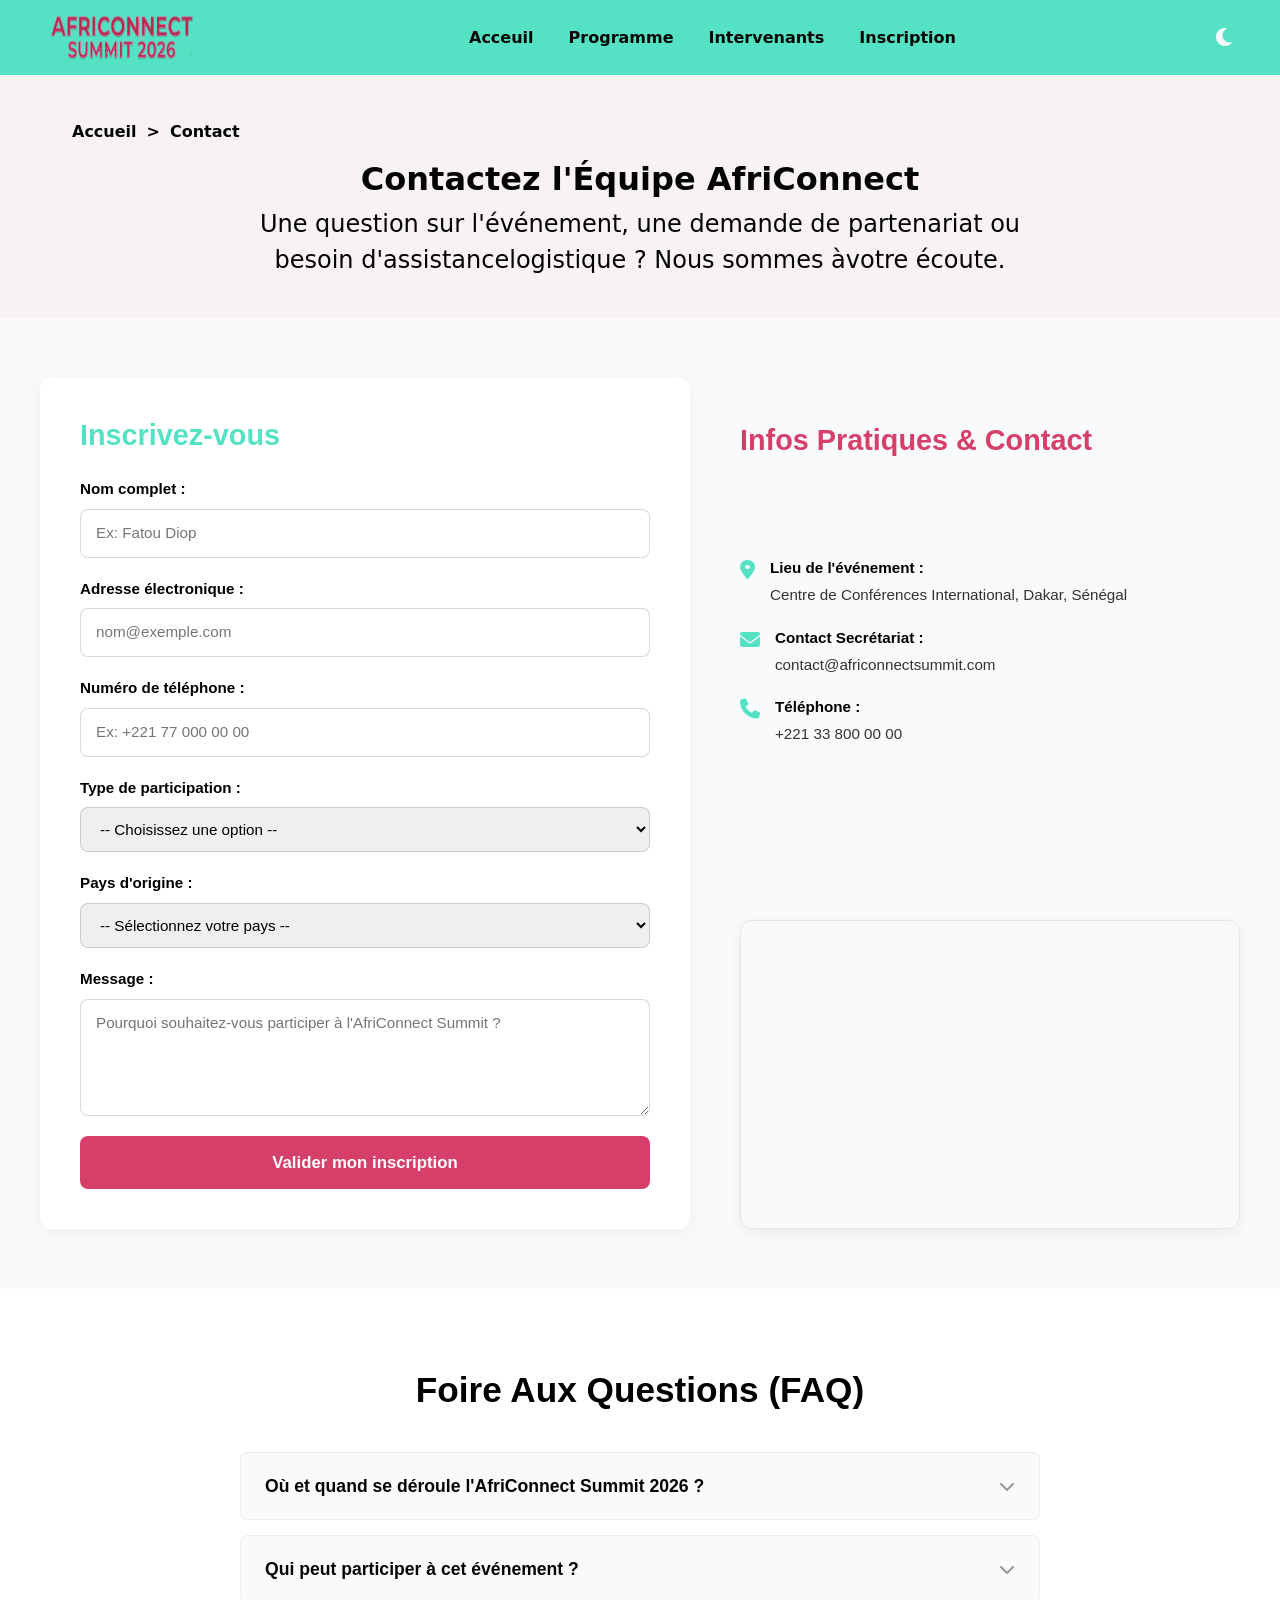
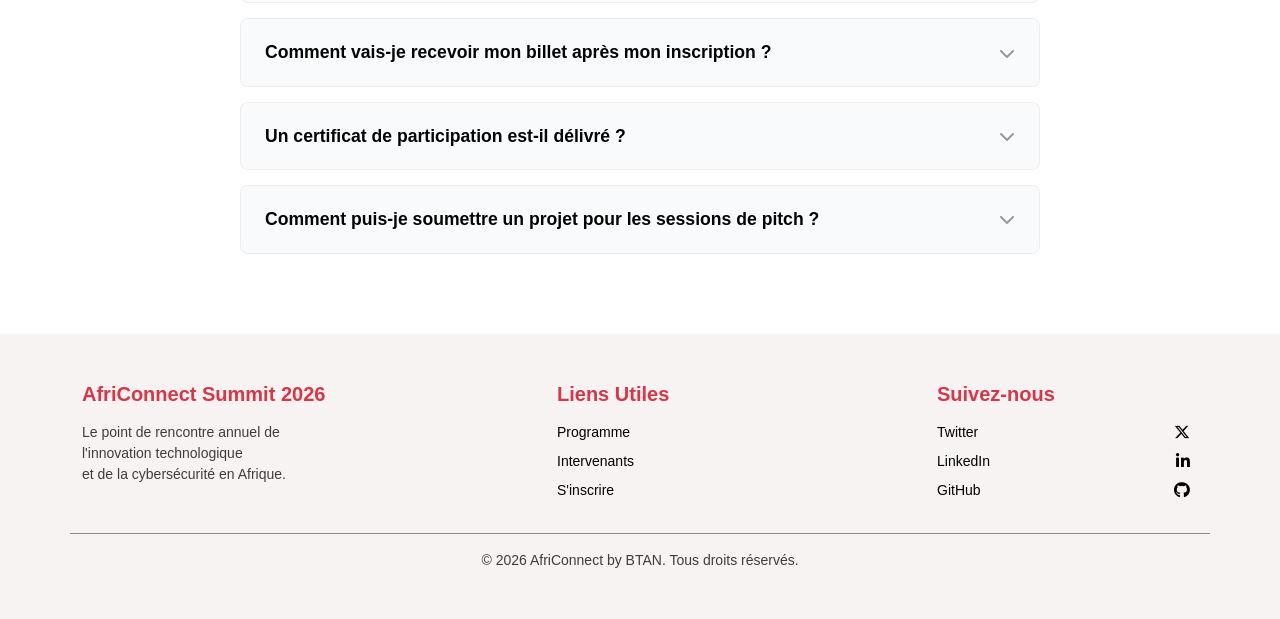
==== commit bed19293: "JS : dark mode avec localStorage, navbar dynamique au scroll" ====
--- a/contact.html
+++ b/contact.html
@@ -33,6 +33,9 @@
                 </ul>
             </div>
         </nav>
+        <button id="theme-toggle" class="theme-toggle-btn" aria-label="Changer de thème">
+            <i class="fa-solid fa-moon"></i>
+        </button>
     </header>
 
     <!-- hero interne -->
--- a/css/style.css
+++ b/css/style.css
@@ -148,7 +148,7 @@
 }
 
 .btn2:hover {
-    background-color: var(--accent-color);
+    background-color: var(--bs-success);
     color: #ffffff;
     transform: translateY(-2px);
 }
@@ -941,6 +941,7 @@
     color: var(--bs-danger);
     margin-bottom: 25px;
     font-weight: 700;
+    margin-top: 45px;
 }
 
 /* --- Style des champs du Formulaire --- */
@@ -1078,7 +1079,6 @@
     font-weight: 700;
 }
 
-/* --- Structure de l'accordéon --- */
 .faq-accordion {
     display: flex;
     flex-direction: column;
@@ -1111,7 +1111,7 @@
     padding: 20px 24px;
     font-size: 1.1rem;
     font-weight: 600;
-    color: #000000;
+    color: #040404 ;
     cursor: pointer;
     user-select: none;
     transition: color 0.25s ease;
@@ -1163,6 +1163,27 @@
     color: var(--bs-danger);
 }
 
+/*  Style de base du bouton amburger (JavaScript)*/
+.menu-burger {
+    display: none; /* Masqué sur Desktop par défaut */
+    flex-direction: column;
+    justify-content: space-between;
+    width: 30px;
+    height: 21px;
+    background: none;
+    border: none;
+    padding: 0;
+    cursor: pointer;
+}
+
+.menu-burger span {
+    display: block;
+    width: 100%;
+    height: 3px;
+    background-color: var(--secondary-color);
+    border-radius: 3px;
+    transition: all 0.3s ease;
+}
 /* MEDIA QUERY : Mobile (Sous 768px - Testé à 375px) 1 colonne */
 @media screen and (max-width: 767px) {
     
@@ -1276,7 +1297,6 @@
     }
 }
 
-
 /* Tablette (De 768px à 1199px - Testé à 768px) 2 Colonnes*/
 @media screen and (min-width: 768px) and (max-width: 1199px) {
     
@@ -1314,44 +1334,259 @@
         flex: 1 1 50%;
     }
 }
-/*  Style de base du bouton amburger (JavaScript)*/
-.menu-burger {
-    display: none; /* Masqué sur Desktop par défaut */
-    flex-direction: column;
-    justify-content: space-between;
-    width: 30px;
-    height: 21px;
+
+//*  Selection du dark mode*/
+body {
+    background-color: var(--secondary-color);
+    color: var(--bg-light);
+    transition: background-color 0.3s ease, color 0.3s ease;
+}
+
+/*  Passage au fond sombre pour toutes les sections  */
+body.dark-theme .why-section,
+body.dark-theme .speakers-section,
+body.dark-theme .themes-section,
+body.dark-theme .program-section,
+body.dark-theme .schedule-section,
+body.dark-theme .registration-section,
+body.dark-theme .faq-section,
+body.dark-theme section { 
+    background-color: var(--secondary-color) ;
+    color: var(--bg-light);
+}
+
+/* Fonds des éléments internes (cartes, blocs, formulaire)  */
+body.dark-theme .stat-card,
+body.dark-theme .scroll-reveal,          
+body.dark-theme .speaker-card,           
+body.dark-theme .theme-card,            
+body.dark-theme .program-day-box,        
+body.dark-theme .faq-card,               
+body.dark-theme .form-column,            
+body.dark-theme .info-column,            
+body.dark-theme .partner-logo,
+body.dark-theme .ariane-banner{
+    background-color: #1e1e1e ; 
+    color: var(--bg-light) ;
+    border-color: #2d2d2d ;
+}
+body.dark-theme .main-footer{
+    background-color: #e7eaed ;
+}
+
+/*  Couleur des textes et des titres */
+body.dark-theme h1,
+body.dark-theme h2,
+body.dark-theme h3,
+body.dark-theme h4,           
+body.dark-theme .contact-item a,       
+body.dark-theme label, 
+body.dark-theme .ariane-links li a,                  
+body.dark-theme .ariane-links li {
+    color: #ffffff ;
+}
+
+body.dark-theme .speakers-filter-section .section-title,
+body.dark-theme .stats-titre,
+body.dark-theme .faq-main-title,
+body.dark-theme .form-column h2,         
+body.dark-theme .info-column h2,
+body.dark-theme .why-titre,
+body.dark-theme .speakers-titre,
+body.dark-theme .theme-title, 
+body.dark-theme .partners-main-titre,
+body.dark-theme .panel-title{
+    color: var(--bs-danger);
+}
+
+body.dark-theme .ariane-title{
+    color: var(--bs-danger);
+}
+
+body.dark-theme .ariane-desc{
+    color: var(--bs-success);
+}
+
+body.dark-theme .ariane-links li + li::before{
+    color: var(--bg-light)
+}
+body.dark-theme .faq-section {
+    background-color: #121212;
+}
+body.dark-theme .faq-content p{
+  color: var(--secondary-color);
+}
+body.dark-theme .faq-card {
+    background-color: #ffffff;
+    border-color: var(--bs-success);
+}
+body.dark-theme .faq-card:hover .faq-title {
+    color: var(--bs-success);
+}
+body.dark-theme .faq-title {
+    color: #000000;
+}
+
+
+body.dark-theme .contact-item strong{
+    color: #ffffff;
+}
+
+body.dark-theme .stat-label,
+body.dark-theme .speaker-role,
+body.dark-theme .scroll-reveal p,
+body.dark-theme .info-column p {
+    color: var(--bg-light) ;
+    opacity: 0.8; 
+}
+
+/* Inputs du formulaire en Dark Mode */
+body.dark-theme input,
+body.dark-theme textarea,
+body.dark-theme select {
+    background-color: #2d2d2d ;
+    color: #ffffff ;
+    border: 1px solid #444444 ;
+}
+
+body.dark-theme input::placeholder,
+body.dark-theme textarea::placeholder {
+    color: #94a3b8 ;
+}
+
+/* Boutons de filtres et d'onglets en Dark Mode */
+body.dark-theme .btn-filter,
+body.dark-theme .tab-button {
+    background-color: #2d2d2d ;
+    color: #ffffff ;
+    border: 1px solid #444444 ;
+}
+
+body.dark-theme .btn-filter:hover {
+    color: var(--bs-danger);
+    border-color: var(--bs-danger);
+}
+
+body.dark-theme .tab-button {
+    color: rgba(255, 255, 255, 0.7) ;
+}
+
+body.dark-theme .tab-button.active,
+body.dark-theme .tab-button[aria-selected="true"] {
+    background-color: var(--bs-danger) ;
+    color: #ffffff ;
+    border-color: var(--bs-danger) ;
+}
+
+/* la section Hero de la page d'accueil reste inchangée */
+body.dark-theme .hero-section,
+body.dark-theme .hero-section * {
+    background-color: transparent ;
+}
+body.dark-theme .compteur .box {
+    background-color: rgba(255, 255, 255, 0.95) ;
+}
+body.dark-theme .compteur .number {
+    color: rgb(4, 4, 4) ;
+}
+body.dark-theme .compteur .label {
+    color: #64748b ;
+}
+
+/* Style du bouton toggle theme */
+.theme-toggle-btn {
     background: none;
     border: none;
-    padding: 0;
+    color: var(--bg-light);
+    font-size: 1.3rem;
     cursor: pointer;
-}
-
-.menu-burger span {
-    display: block;
-    width: 100%;
-    height: 3px;
-    background-color: var(--secondary-color);
-    border-radius: 3px;
-    transition: all 0.3s ease;
-}
-
-
-
-
-
-
-
-
-
-
-
-
-
-
-
-
-
-
-
-
+    padding: 8px;
+    margin-left: 15px;
+    transition: transform 0.3s ease, color 0.3s ease;
+    z-index: 10001;
+    display: flex;
+    align-items: center;
+}
+
+.theme-toggle-btn:hover {
+    transform: scale(1.1);
+    color: var(--bs-danger);
+}
+
+/*navbar effet shrink au scroll */
+header {
+    transition: height 0.3s ease, background-color 0.3s ease, box-shadow 0.3s ease;
+}
+
+header.scrolled {
+    height: 60px; /* Réduit la hauteur de 75px à 60px au scroll */
+    background-color: rgba(85, 226, 196, 0.95); /* Opacité légèrement translucide */
+    backdrop-filter: blur(5px); /* Floutage moderne sous le header */
+    box-shadow: 0 4px 20px rgba(0, 0, 0, 0.15); /* Ombre portée */
+}
+
+/* navbar au scroll */
+body.dark-theme header.scrolled {
+    background-color: #909eab;
+    border-bottom: 1px solid #2d2d2d;
+}
+
+/* Réduction légère du logo lorsque la navbar rétrécit */
+header.scrolled img {
+    height: 48px;
+    width: auto;
+    transition: height 0.3s ease;
+}
+
+/* Bouton retour en haut */
+.back-to-top {
+    position: fixed;
+    bottom: 30px;
+    right: 30px;
+    width: 45px;
+    height: 45px;
+    background-color: var(--bs-danger);
+    color: #ffffff;
+    border: none;
+    border-radius: 50%;
+    display: flex;
+    justify-content: center;
+    align-items: center;
+    font-size: 1.2rem;
+    cursor: pointer;
+    box-shadow: 0 4px 10px rgba(0, 0, 0, 0.2);
+    opacity: 0;
+    visibility: hidden;
+    transition: opacity 0.3s ease, visibility 0.3s ease, transform 0.3s ease;
+    z-index: 9999;
+}
+
+.back-to-top.show {
+    opacity: 1;
+    visibility: visible;
+}
+
+.back-to-top:hover {
+    transform: translateY(-5px);
+    background-color: var(--bs-success);
+    color: var(--bg-light);
+}
+
+
+
+
+
+
+
+
+
+
+
+
+
+
+
+
+
+
+
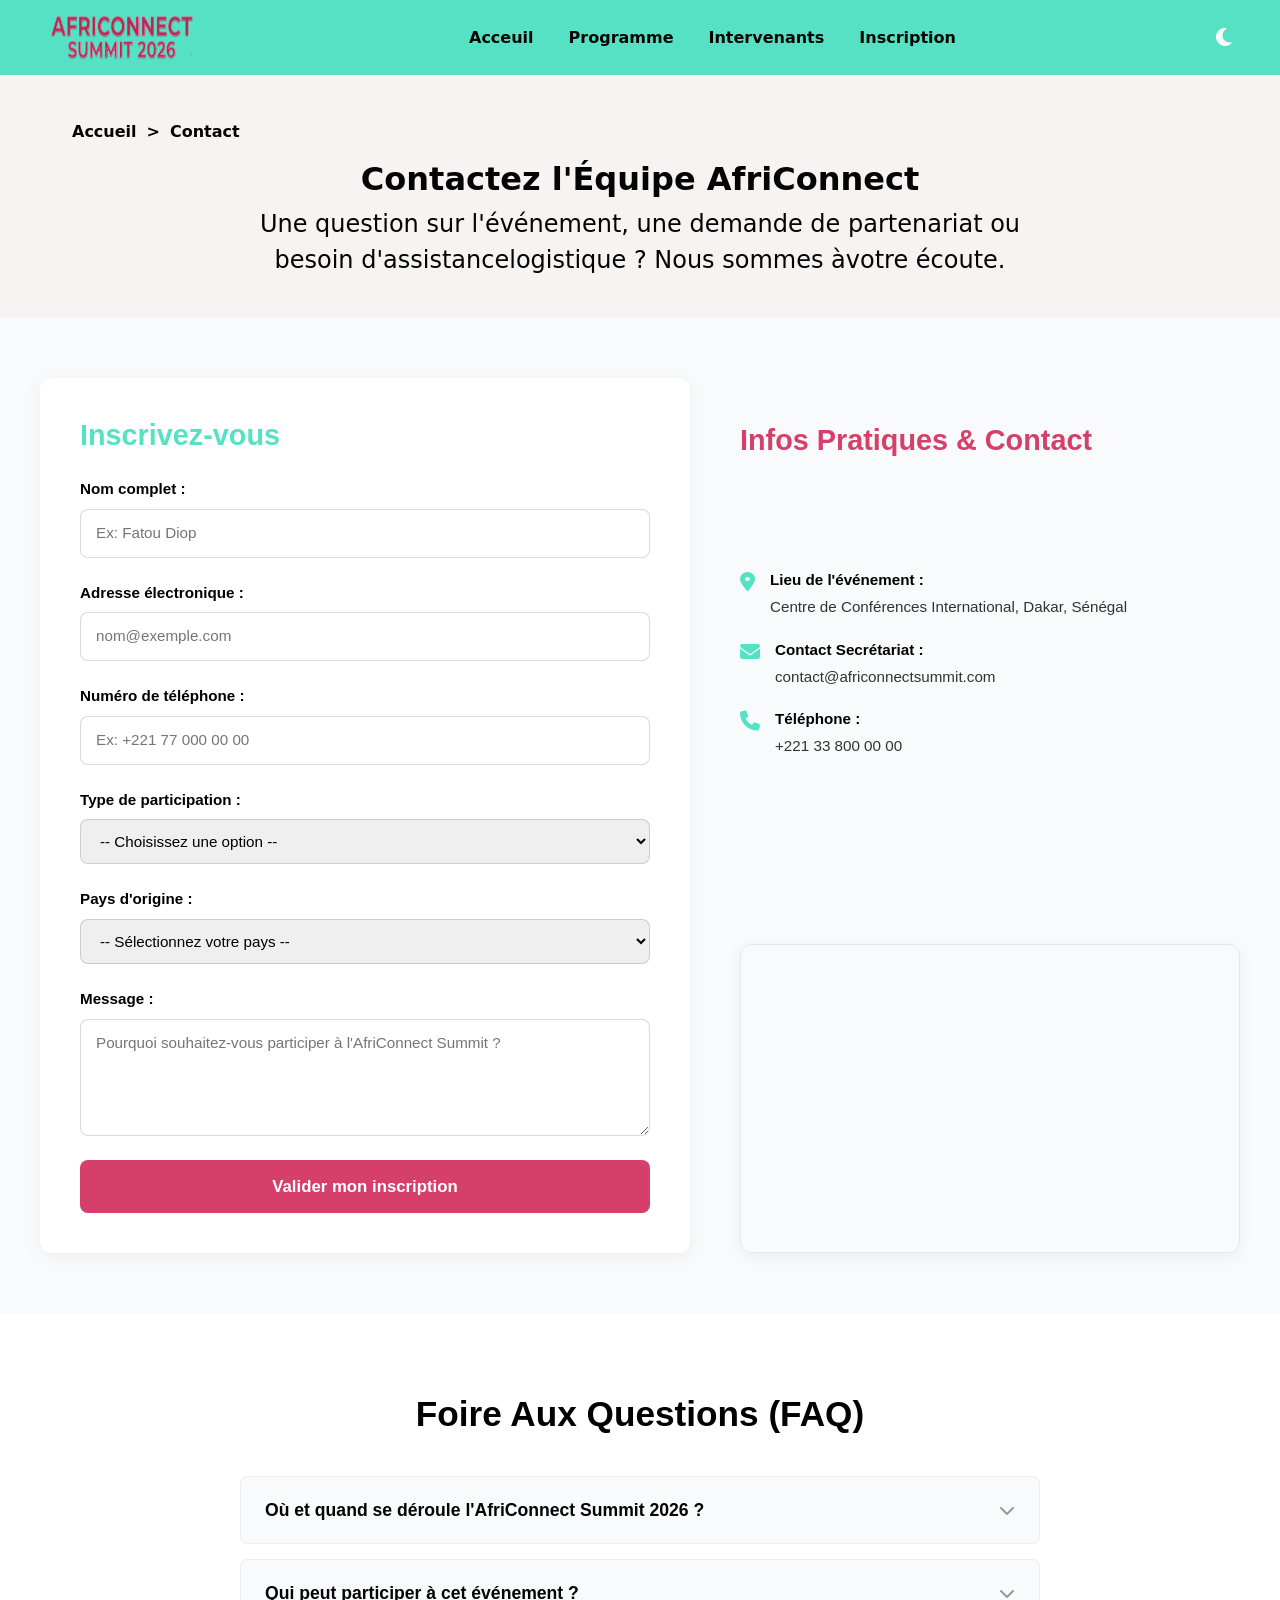
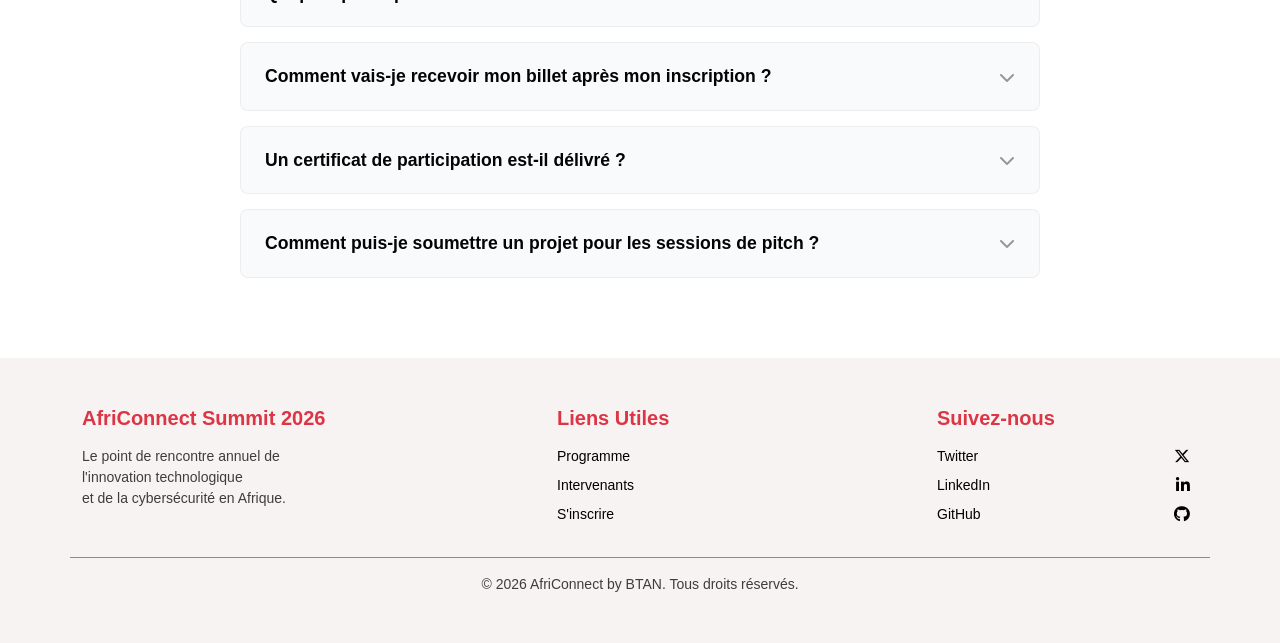
==== commit da00194c: "Finalisation : corrections responsive, commentaires, validation du codeet Année dynamique dans le fo" ====
--- a/contact.html
+++ b/contact.html
@@ -1,5 +1,5 @@
 <!DOCTYPE html>
-<html lang="en">
+<html lang="fr">
 
 <head>
     <meta charset="UTF-8">
@@ -12,12 +12,21 @@
         href="https://fonts.googleapis.com/css2?family=Bebas+Neue&family=Bitcount+Grid+Double:wght@100..900&family=Montserrat:ital,wght@0,100..900;1,100..900&display=swap"
         rel="stylesheet">
     <link rel="stylesheet" href="https://cdnjs.cloudflare.com/ajax/libs/font-awesome/6.6.0/css/all.min.css">
+    <script>
+        (function () {
+            const savedTheme = localStorage.getItem('theme');
+            const systemPrefersDark = window.matchMedia('(prefers-color-scheme: dark)').matches;
+            if (savedTheme === 'dark' || (!savedTheme && systemPrefersDark)) {
+                document.documentElement.classList.add('dark-theme');
+            }
+        })();
+    </script>
 </head>
 
 <body>
     <!-- Navbar -->
     <header>
-        <img src="images/logo.png" width="160" height="60">
+        <img src="images/logo.png" width="160" height="60" alt="logo">
         <button class="menu-burger" aria-label="Ouvrir le menu" aria-expanded="false">
             <span></span>
             <span></span>
@@ -152,7 +161,7 @@
                 <div class="map-container">
                     <iframe
                         src="https://www.google.com/maps/embed?pb=!1m18!1m12!1m3!1d123450.45719379965!2d-17.491295246777353!3d14.716677026723225!2m3!1f0!2f0!3f0!3m2!1i1024!2i768!4f13.1!3m3!1m2!1s0xec172c91c3d1d1f%3A0xf639803df3985b19!2sDakar%2C%20S%C3%A9n%C3%A9gal!5e0!3m2!1sfr!2s!4v1710000000000!5m2!1sfr!2s"
-                        width="100%" height="300" style="border:0;" allowfullscreen="" loading="lazy"
+                         height="300" style="border:0; width: 100%" allowfullscreen="" loading="lazy"
                         referrerpolicy="no-referrer-when-downgrade">
                     </iframe>
                 </div>
@@ -284,7 +293,7 @@
         </div>
 
         <div class="container text-center pt-3 fw-medium text-black">
-            <p class="small mb-0 opacity-75">&copy; <span id="currentYear">2026</span> AfriConnect by BTAN. Tous droits
+            <p class="small mb-0 opacity-75">&copy; <span id="currentYear">0000</span> AfriConnect by BTAN. Tous droits
                 réservés.</p>
         </div>
     </footer>
--- a/css/style.css
+++ b/css/style.css
@@ -1,7 +1,8 @@
+
 *{
     margin: 0;
 }
-/* Importation de la police d'écriture 'Poppins et Monsterrat' depuis les serveurs Google Fonts */
+/* Importation de la police d'écriture depuis les serveurs Google Fonts */
 @import url('https://fonts.googleapis.com/css2?family=Poppins:wght@400;700&display=swap');
 /* Déclaration des six variables css dans root */
 :root{
@@ -21,16 +22,16 @@
     left: 0;
     width: 100%;
     height: 75px;
-    background-color: var(--bs-success); /* Fond Vert Émeraude */
-    display: flex;
-    justify-content: space-between; /*image à gauche et nav à droite */
+    background-color: var(--bs-success); 
+    display: flex;
+    justify-content: space-between; 
     align-items: center;
     padding: 0 40px;
     opacity: 1;
     z-index: 9999
 }
 
-/* Suppression des marges/paddings de la div intermédiaire si nécessaire */
+/* Suppression des marges de la div intermédiaire  */
 header nav div {
     display: flex;
     align-items: center;
@@ -46,7 +47,7 @@
 
 /* Liens */
 header nav a {
-    color: var(--secondary-color); /* Texte Noir */
+    color: var(--secondary-color); 
     text-decoration: none;
     font-weight: 700;
     font-size: var(--font-size);
@@ -57,7 +58,7 @@
     color: var(--bs-danger);
 }
 
-/* SECTION HERO - AFRICONNECT SUMMIT */
+/* Section heros */
 /* Animation d'apparition globale */
 @keyframes fadeInUp {
     from {
@@ -76,7 +77,7 @@
     justify-content: center;
     align-items: center;
     text-align: var(--text-align, center);
-    padding: 100px 20px 40px 20px; /* Le padding-top évite la superposition avec la navbar fixe */
+    padding: 100px 20px 40px 20px; 
     font-family: var(--font-family, sans-serif);
 }
 
@@ -127,7 +128,7 @@
     transition: all 0.2s ease;
 }
 
-/* Bouton Réserver mon pass (Rose) */
+/* Bouton Réserver mon pass*/
 .btn1 {
     background-color: transparent;
     color: var(--bs-danger);
@@ -140,7 +141,7 @@
     transform: translateY(-2px);
 }
 
-/* Bouton Voir le programme (Vert Émeraude) */
+/* Bouton Voir le programme  */
 .btn2 {
     background-color: transparent;
     color: var(--bs-success);
@@ -153,7 +154,7 @@
     transform: translateY(-2px);
 }
 
-/* Section Compte à Rebours (Boxes) */
+/* Section Compte à Rebours  */
 .compteur {
     display: flex;
     justify-content: center;
@@ -179,7 +180,7 @@
     border: 2px solid var(--bs-success);
 }
 
-/* Bordure pour heures (2e) et Secondes (4e) */
+/* Bordure pour heures (2) et Secondes (4) */
 .box:nth-child(2),
 .box:nth-child(4) {
     border: 2px solid var(--bs-danger);
@@ -331,7 +332,7 @@
 .icon-wrapper {
     width: 70px;
     height: 70px;
-    background-color: rgba(16, 185, 129, 0.1); /* Fond vert transparent */
+    background-color: rgba(16, 185, 129, 0.1); 
     border-radius: 50%;
     display: flex;
     justify-content: center;
@@ -342,7 +343,7 @@
 /* Style de l'icône Font Awesome */
 .icon-wrapper i {
     font-size: 1.8rem;
-    color: var(--bs-success); /* Icône en vert émeraude */
+    color: var(--bs-success); 
 }
 
 .scroll-reveal h3 {
@@ -436,7 +437,7 @@
     text-transform: uppercase;
     padding: 4px 12px;
     border-radius: 20px;
-    background-color: rgba(213, 63, 105, 0.1); /* Fond rose translucide */
+    background-color: rgba(213, 63, 105, 0.1); 
     color: var(--bs-danger);
 }
 
@@ -454,7 +455,7 @@
 .speaker-card:hover .speaker-country {
     background-color: var(--bs-danger);
     color: #ffffff;
-    transition: all 0.3s ease;
+    /* transition: all 0.3s ease; */
 }
 
 /* Bouton de direction (CTA)*/
@@ -573,7 +574,7 @@
 
 /*  LOGOS ARGENT : Taille standard équilibrée */
 .tier-silver .tier-titre {
-    color: #475569; /* Couleur argent / ardoise */
+    color: #475569; /* Couleur argent  */
 }
 .tier-silver .partner-logo {
     width: 190px;
@@ -587,7 +588,7 @@
 
 /* LOGOS BRONZE : Plus petits et discrets */
 .tier-bronze .tier-titre {
-    color: #b45309; /* Couleur bronze / cuivre */
+    color: #b45309; /* Couleur bronze */
 }
 .tier-bronze .partner-logo {
     width: 140px;
@@ -618,7 +619,7 @@
     display: block ;
 }
 
-/* Alignement du contenu au centre (max 1200px) */
+/* Alignement du contenu au centre  */
 .ariane-container {
     max-width: 1200px ;
     margin: 0 auto ;
@@ -665,7 +666,7 @@
     font-weight: 600 ;
 }
 
-/* Style du Grand Titre (Rose) */
+/* Style du Grand Titre  */
 .ariane-title {
     color: var(--secondary-color) ;
     font-size: 2rem ;
@@ -730,7 +731,7 @@
     border-color: var(--bs-danger);
 }
 
-/*  Mise en evidence du bouton actif(Mise à jour via aria-pressed) */
+/*  Mise en evidence du bouton actif*/
 .btn-filter[aria-pressed="true"] {
     background-color: var(--bs-danger);
     border-color: var(--bs-danger);
@@ -738,7 +739,7 @@
     box-shadow: 0 4px 12px rgba(213, 63, 105, 0.25);
 }
 
-/* --- Alignement en Grille des Cartes (3 colonnes adaptatives) --- */
+/*  Alignement en Grille des Cartes (3 colonnes adaptatives)  */
 .speaker-grid {
     display: grid;
     grid-template-columns: repeat(auto-fill, minmax(300px, 1fr));
@@ -759,7 +760,7 @@
     margin: 0 auto;
 }
 
-/* --- Barre d'onglets (Navigation par jour) --- */
+/* Barre d'onglets (Navigation par jour) */
 .schedule-tabs {
     display: flex;
     justify-content: center;
@@ -793,7 +794,7 @@
     border-bottom: 3px solid var(--bs-danger); 
 }
 
-/* --- Gestion d'affichage dynamique via ARIA--- */
+/* Gestion d'affichage dynamique via ARIA */
 .schedule-panel {
     display: none; /* Cache tous les panels par défaut */
 }
@@ -821,12 +822,12 @@
 #panel-jour1 {
     display: block;
 }
-/* Quand tu ajouteras le JS, il te suffira d'ajouter/retirer la classe "active" */
+
 .schedule-panel.active {
     display: block ;
 }
 
-/* --- Tableaux responsive --- */
+/* Tableaux responsive */
 .table-responsive {
     width: 100%;
     overflow-x: auto; /* Permet le swipe horizontal sur smartphone */
@@ -865,12 +866,12 @@
     background-color: #f8fafc; 
 }
 
-/* Survol de ligne discret */
+/* Survol de ligne  */
 .schedule-table tbody tr:hover {
     background-color: rgba(213, 63, 105, 0.03); 
 }
 
-/* --- Largeurs et styles spécifiques des colonnes --- */
+/*  Largeurs et styles spécifiques des colonnes */
 .col-time {
     font-weight: 700;
     color: var(--bs-danger);
@@ -899,7 +900,7 @@
 .registration-section {
     width: 100%;
     padding: 60px 20px;
-    background-color: #f8fafc; /* Gris très doux pour détacher de l'en-tête */
+    background-color: #f8fafc; 
     box-sizing: border-box;
     font-family: var(--font-family);
 }
@@ -912,9 +913,9 @@
     flex-wrap: wrap; /* S'empile sur mobile */
 }
 
-/* --- Colonnes --- */
+/*  Colonnes  */
 .form-column {
-    flex: 1 1 550px; /* Prend plus de place, minimum 550px */
+    flex: 1 1 550px; 
     background: #ffffff;
     padding: 40px;
     border-radius: 12px;
@@ -922,13 +923,13 @@
 }
 
 .info-column {
-    flex: 1 1 400px; /* Plus compact pour les infos et la carte */
+    flex: 1 1 400px; 
     display: flex;
     flex-direction: column;
     justify-content: space-between;
 }
 
-/* --- Titres --- */
+/*  Titres  */
 .section-title-form {
     font-size: 1.8rem;
     color: var(--bs-success);
@@ -944,7 +945,7 @@
     margin-top: 45px;
 }
 
-/* --- Style des champs du Formulaire --- */
+/*  Style des champs du Formulaire  */
 .form-group {
     margin-bottom: 20px;
     display: flex;
@@ -979,7 +980,7 @@
     box-shadow: 0 0 0 3px rgba(16, 185, 129, 0.15);
 }
 
-/* Bouton de validation (Rose magenta) */
+/* Bouton de validation  */
 .btn-submit {
     width: 100%;
     padding: 14px;
@@ -997,9 +998,9 @@
     background-color: #be2e54;
 }
 
-/* Message de validation (Succès) caché par défaut */
+/* Message de validation  caché par défaut */
 .success-message {
-    display: none; /* Ton JS le passera en "display: block" lors de la soumission */
+    display: none; 
     margin-top: 20px;
     padding: 15px;
     background-color: rgba(16, 185, 129, 0.15);
@@ -1009,7 +1010,7 @@
     border-radius: 4px;
 }
 
-/* --- Informations de contact --- */
+/* Informations de contact  */
 .contact-details {
     display: flex;
     flex-direction: column;
@@ -1048,7 +1049,7 @@
     color: var(--bs-danger);
 }
 
-/* --- Conteneur Carte Google Maps --- */
+/* Conteneur Carte Google Maps  */
 .map-container {
     width: 100%;
     border-radius: 12px;
@@ -1103,7 +1104,7 @@
     display: none ;
 }
 
-/* --- Style de l'en-tête de la Question --- */
+/*  Style de l'en-tête de la Question  */
 .faq-title {
     display: flex;
     justify-content: space-between;
@@ -1157,7 +1158,7 @@
     color: var(--bs-success);
 }
 
-/* Fait pivoter la flèche de 180° et la passe en vert émeraude */
+/* Fait pivoter la flèche de 180° */
 .faq-toggle:checked ~ .faq-title .faq-icon {
     transform: rotate(180deg);
     color: var(--bs-danger);
@@ -1335,7 +1336,7 @@
     }
 }
 
-//*  Selection du dark mode*/
+/*  Selection du dark mode*/
 body {
     background-color: var(--secondary-color);
     color: var(--bg-light);
@@ -1399,6 +1400,10 @@
     color: var(--bs-danger);
 }
 
+body.dark-theme .speakers-filter-section{
+    background-color: var(--secondary-color);
+}
+
 body.dark-theme .ariane-title{
     color: var(--bs-danger);
 }
@@ -1519,10 +1524,12 @@
 }
 
 header.scrolled {
-    height: 60px; /* Réduit la hauteur de 75px à 60px au scroll */
-    background-color: rgba(85, 226, 196, 0.95); /* Opacité légèrement translucide */
-    backdrop-filter: blur(5px); /* Floutage moderne sous le header */
-    box-shadow: 0 4px 20px rgba(0, 0, 0, 0.15); /* Ombre portée */
+    /* Réduit la hauteur de 75px à 60px au scroll */
+    height: 60px; 
+    background-color: var(--bs-success); 
+    /* Floutage moderne sous le header */
+    backdrop-filter: blur(5px); 
+    box-shadow: 0 4px 20px rgba(0, 0, 0, 0.15); 
 }
 
 /* navbar au scroll */
@@ -1572,21 +1579,159 @@
     color: var(--bg-light);
 }
 
-
-
-
-
-
-
-
-
-
-
-
-
-
-
-
-
-
-
+/*Animations  d'apparition (INTERSECTION OBSERVER)*/
+
+/* État  caché de la section  */
+.prepare-fade {
+    opacity: 0;
+    transform: translateY(20px);
+    transition: opacity 0.8s ease-out, transform 0.8s ease-out;
+}
+
+/* État final visible déclenché par le JavaScript */
+.active-fade {
+    opacity: 1;
+    transform: translateY(0);
+}
+
+/* Validation du formulaire */
+
+/* Structure de base pour bloquer les messages d'erreur sous le champ */
+.custom-form .form-group {
+    position: relative;
+    margin-bottom: 1.5rem;
+}
+
+/* En augmentant la précision (form + classe + input), le navigateur donne la priorité */
+form.custom-form .form-group input.is-invalid,
+form.custom-form .form-group select.is-invalid,
+form.custom-form .form-group textarea.is-invalid {
+    border: 2px solid #dc3545;
+    background-image: url("data:image/svg+xml,%3csvg xmlns='http://www.w3.org/2000/svg' viewBox='0 0 12 12' width='12' height='12' fill='none' stroke='%23dc3545'%3e%3ccircle cx='6' cy='6' r='4.5'/%3e%3cpath stroke-linejoin='round' d='M5.8 3.6h.4L6 6.5z'/%3e%3ccircle cx='6' cy='8.2' r='.6' fill='%23dc3545' stroke='none'/%3e%3c/svg%3e");
+    background-repeat: no-repeat;
+    background-position: right calc(0.375em + 0.1875rem) center;
+    background-size: calc(0.75em + 0.375rem) calc(0.75em + 0.375rem);
+    padding-right: calc(1.5em + 0.75rem);
+}
+
+form.custom-form .form-group input.is-valid,
+form.custom-form .form-group select.is-valid,
+form.custom-form .form-group textarea.is-valid {
+    border: 2px solid #198754;
+    background-image: url("data:image/svg+xml,%3csvg xmlns='http://www.w3.org/2000/svg' viewBox='0 0 12 12' width='12' height='12' fill='none' stroke='%23198754'%3e%3cpath stroke-linecap='round' stroke-linejoin='round' stroke-width='2' d='M3.2 6l1.6 1.6 4-4'/%3e%3c/svg%3e");
+    background-repeat: no-repeat;
+    background-position: right calc(0.375em + 0.1875rem) center;
+    background-size: calc(0.75em + 0.375rem) calc(0.75em + 0.375rem);
+    padding-right: calc(1.5em + 0.75rem);
+}
+
+/* Texte d'erreur sous le champ */
+.custom-form .error-message {
+    color: #dc3545;
+    font-size: 0.85rem;
+    margin-top: 0.35rem;
+    display: block;
+    font-weight: 500;
+}
+
+/* Message de succès après soumission */
+.custom-form .success-message {
+    display: none;
+    background-color: #d1e7dd;
+    color: #0f5132;
+    border: 1px solid #badbcc;
+    padding: 1rem;
+    border-radius: 6px;
+    margin-top: 1.5rem;
+    font-weight: 600;
+    text-align: center;
+    align-items: center;
+    justify-content: center;
+    gap: 10px;
+}
+
+.custom-form .success-message.show-success {
+    display: flex;
+    animation: formSlideIn 0.3s ease-out;
+}
+
+@keyframes formSlideIn {
+    from { opacity: 0; transform: translateY(-8px); }
+    to { opacity: 1; transform: translateY(0); }
+}
+
+/* Filtrage des cartes intervenants */
+
+/* Style par défaut des cartes pour permettre une transition fluide */
+.speaker-card {
+    opacity: 1;
+    transform: scale(1);
+    transition: opacity 0.3s ease, transform 0.3s ease, visibility 0.3s;
+    visibility: visible;
+}
+
+/* Classe appliquée par le JavaScript pour masquer proprement les cartes */
+.speaker-card.card-hidden {
+    opacity: 0;
+    transform: scale(0.8);
+    position: absolute;
+    width: 0;
+    height: 0;
+    padding: 0;
+    margin: 0;
+    border: none;
+    overflow: hidden;
+    visibility: hidden;
+}
+
+/* Style pour  mettre en valeur le bouton actif (aria-pressed="true") */
+.btn-filter[aria-pressed="true"] {
+    background-color: var(--bs-danger);
+    color: #ffffff;
+    border-color: var(--bs-danger);
+}
+
+/* Affichage des panneaux du planning */
+
+/* Tous les panneaux sont totalement sortis du flux par défaut */
+.schedule-container .schedule-panel {
+    display: none;
+    visibility: hidden;
+    height: 0;
+    overflow: hidden;
+    opacity: 0;
+}
+
+/* le panneau actif reprend sa place et sa hauteur normale */
+.schedule-container .schedule-panel.active-panel {
+    display: block;
+    visibility: visible;
+    height: auto;
+    overflow: visible;
+    opacity: 1;
+}
+
+/* Style de l'onglet actif */
+.schedule-tabs .tab-button[aria-selected="true"] {
+    background-color: var(--bs-danger);
+    color: #ffffff;
+    border-color: var(--bs-danger);
+    font-weight: 600;
+}
+
+
+
+
+
+
+
+
+
+
+
+
+
+
+
+
+
